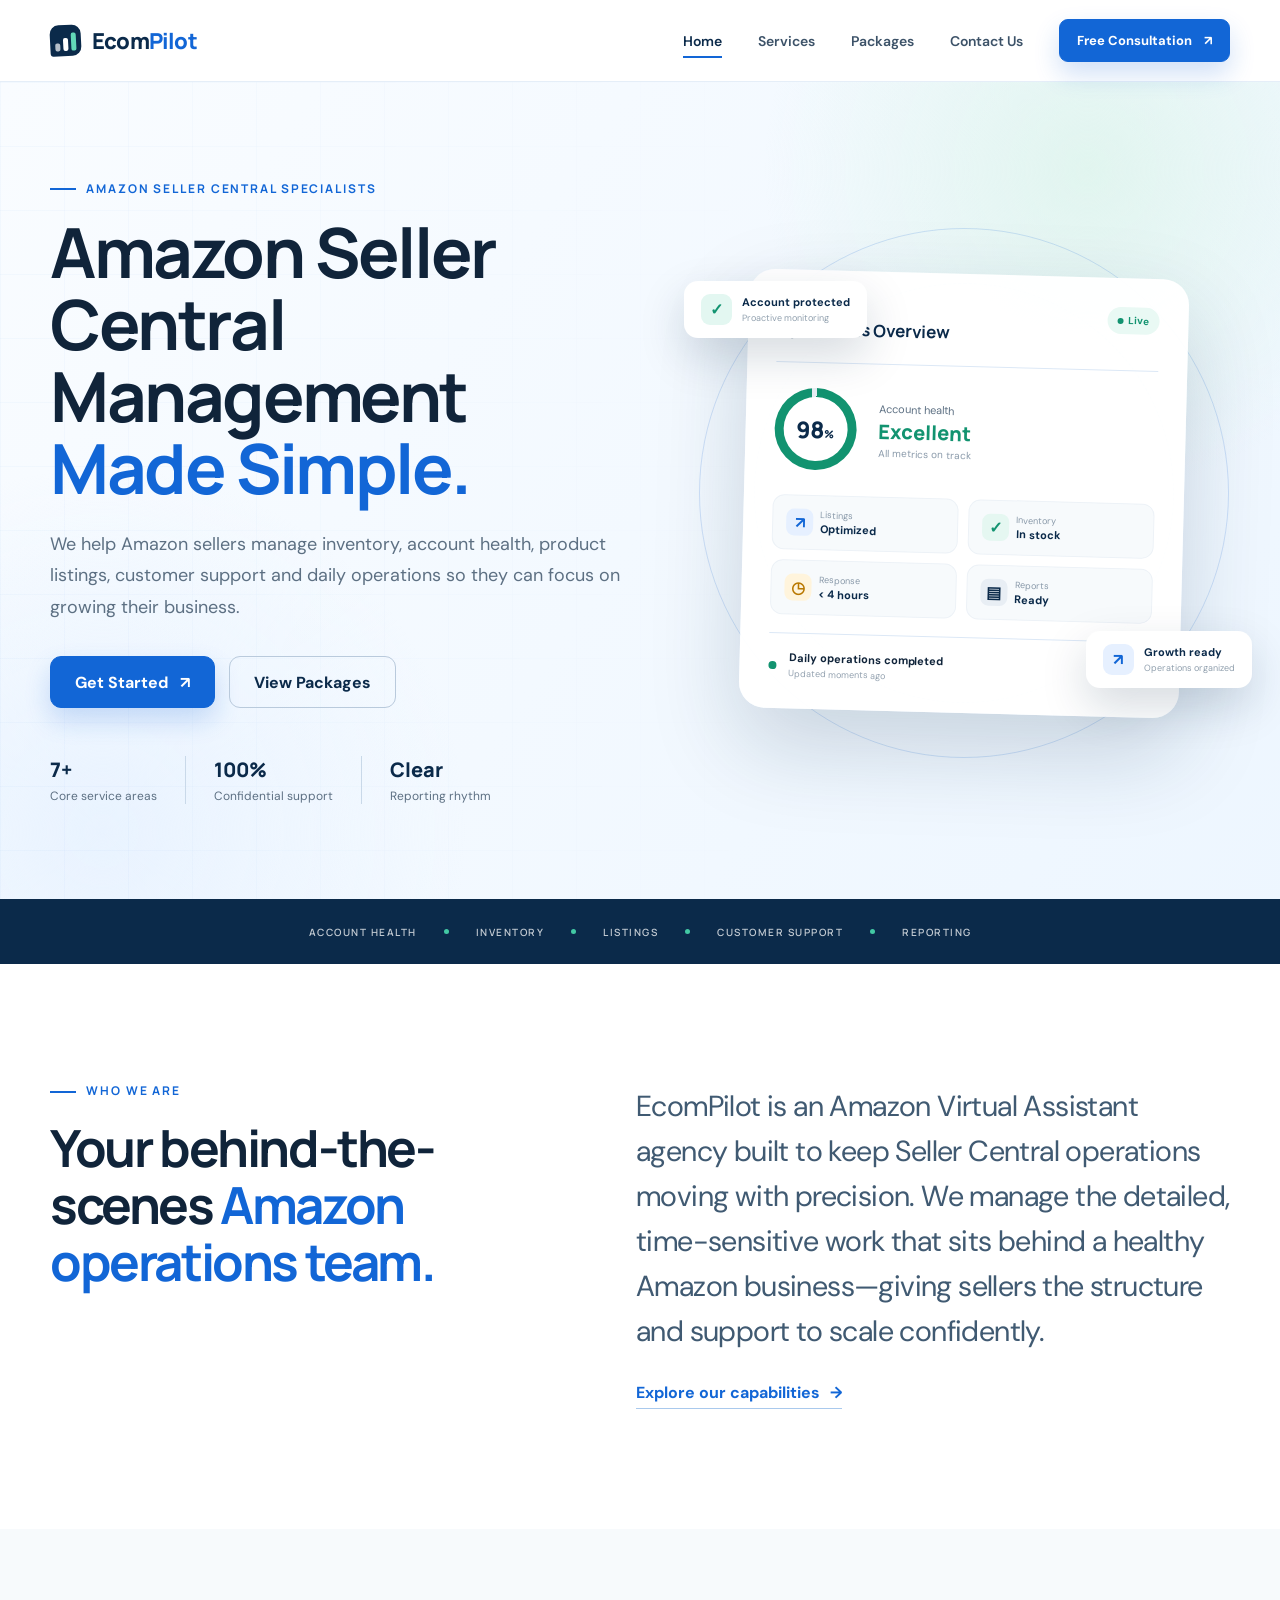
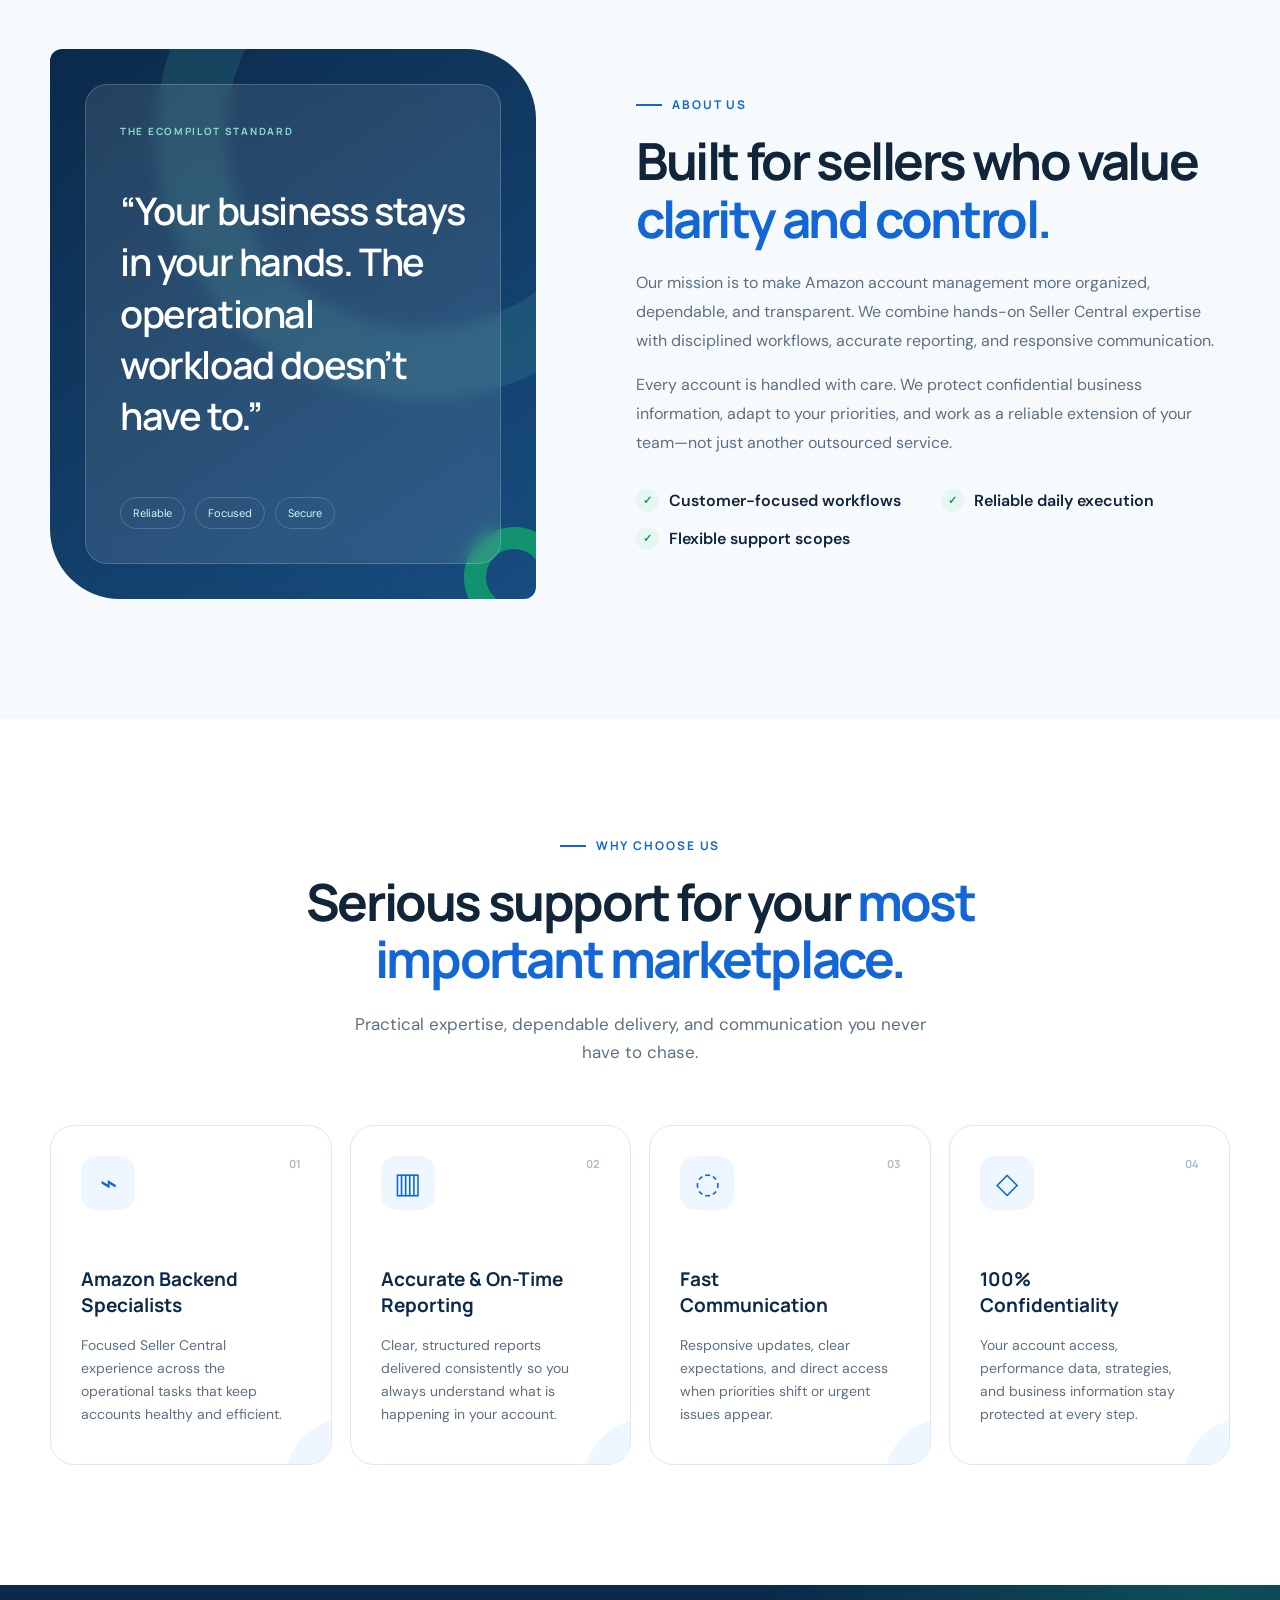
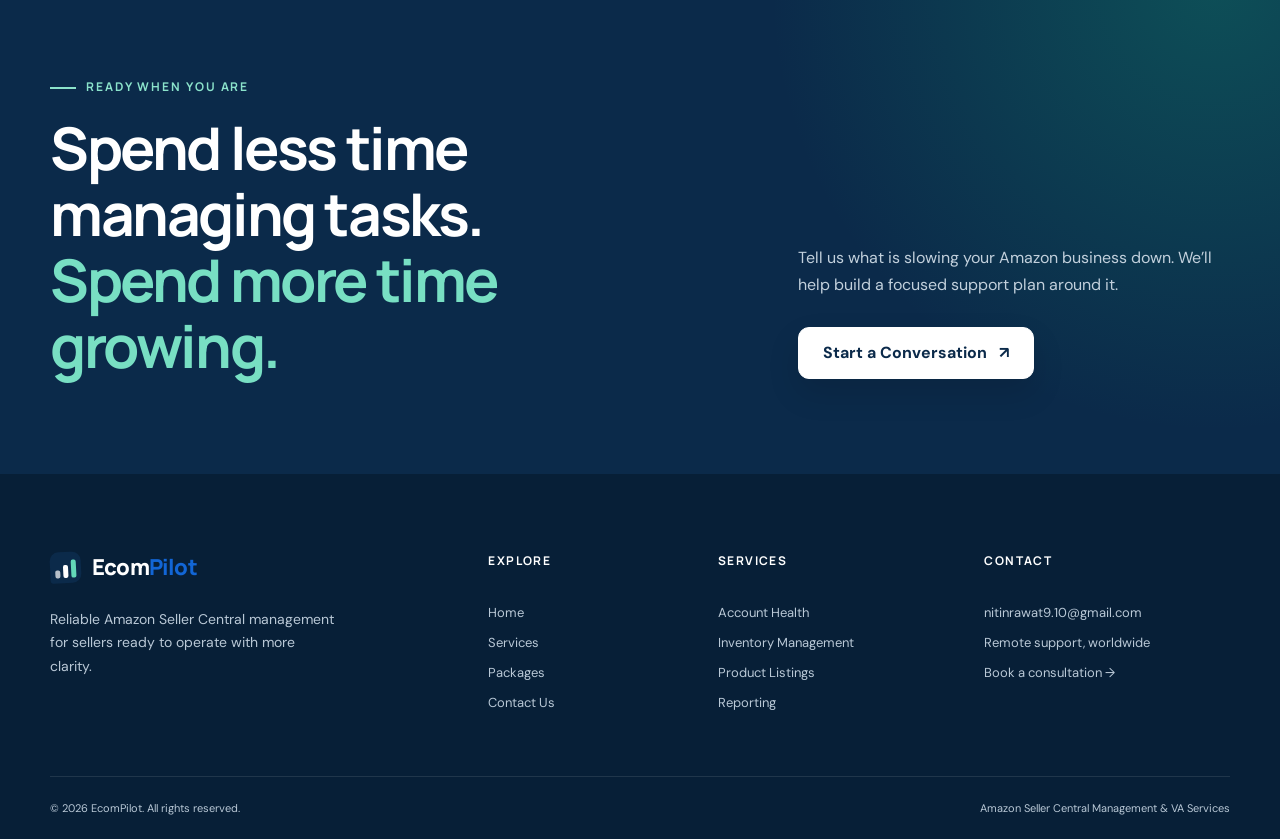
==== index.html @ c0cc160f "auto-commit for 0f51f6c9-e3ed-41e3-a0ec-5f4df17fcfc6" ====
<!doctype html>
<html lang="en">
<head>
  <meta charset="utf-8">
  <meta name="viewport" content="width=device-width, initial-scale=1">
  <meta name="description" content="EcomPilot makes Amazon Seller Central management simple with expert support for account health, inventory, listings, customers, and daily operations.">
  <meta name="theme-color" content="#0b2a4a">
  <title>EcomPilot | Amazon Seller Central Management Made Simple</title>
  <link rel="preconnect" href="https://fonts.googleapis.com">
  <link rel="preconnect" href="https://fonts.gstatic.com" crossorigin>
  <link href="https://fonts.googleapis.com/css2?family=DM+Sans:wght@400;500;600;700&family=Manrope:wght@500;600;700;800&display=swap" rel="stylesheet">
  <link rel="stylesheet" href="styles.css">
  <script src="script.js" defer></script>
</head>
<body>
  <a class="skip-link" href="#main">Skip to content</a>
  <header class="site-header" data-header>
    <div class="container nav-wrap">
      <a class="brand" href="index.html" aria-label="EcomPilot home">
        <span class="brand-mark" aria-hidden="true"><span></span><span></span><span></span></span>
        <span>Ecom<span>Pilot</span></span>
      </a>
      <button class="nav-toggle" type="button" aria-label="Open navigation" aria-expanded="false" data-nav-toggle>
        <span></span><span></span><span></span>
      </button>
      <nav class="site-nav" aria-label="Main navigation" data-nav>
        <a class="active" href="index.html">Home</a>
        <a href="services.html">Services</a>
        <a href="packages.html">Packages</a>
        <a href="contact.html">Contact Us</a>
        <a class="button button-small" href="contact.html">Free Consultation <span>↗</span></a>
      </nav>
    </div>
  </header>

  <main id="main">
    <section class="hero">
      <div class="hero-grid container">
        <div class="hero-copy reveal">
          <div class="eyebrow"><span></span> Amazon Seller Central Specialists</div>
          <h1>Amazon Seller Central Management <em>Made Simple.</em></h1>
          <p>We help Amazon sellers manage inventory, account health, product listings, customer support and daily operations so they can focus on growing their business.</p>
          <div class="button-row">
            <a class="button" href="contact.html">Get Started <span>↗</span></a>
            <a class="button button-ghost" href="packages.html">View Packages</a>
          </div>
          <div class="hero-proof" aria-label="Service benefits">
            <div><strong>7+</strong><span>Core service areas</span></div>
            <div><strong>100%</strong><span>Confidential support</span></div>
            <div><strong>Clear</strong><span>Reporting rhythm</span></div>
          </div>
        </div>

        <div class="hero-visual reveal delay-1" aria-label="Amazon operations overview illustration">
          <div class="orbit orbit-one"></div>
          <div class="orbit orbit-two"></div>
          <div class="dashboard-card">
            <div class="dash-head">
              <div><small>SELLER CENTRAL</small><strong>Operations Overview</strong></div>
              <span class="live-dot">Live</span>
            </div>
            <div class="health-score">
              <div class="score-ring"><span>98<small>%</small></span></div>
              <div><small>Account health</small><strong>Excellent</strong><span>All metrics on track</span></div>
            </div>
            <div class="metric-grid">
              <div><span class="metric-icon blue">↗</span><small>Listings</small><strong>Optimized</strong></div>
              <div><span class="metric-icon green">✓</span><small>Inventory</small><strong>In stock</strong></div>
              <div><span class="metric-icon gold">◷</span><small>Response</small><strong>&lt; 4 hours</strong></div>
              <div><span class="metric-icon navy">▤</span><small>Reports</small><strong>Ready</strong></div>
            </div>
            <div class="activity-line"><span></span><div><strong>Daily operations completed</strong><small>Updated moments ago</small></div><b>12/12</b></div>
          </div>
          <div class="float-card float-card-one"><span>✓</span><div><strong>Account protected</strong><small>Proactive monitoring</small></div></div>
          <div class="float-card float-card-two"><span>↗</span><div><strong>Growth ready</strong><small>Operations organized</small></div></div>
        </div>
      </div>
      <div class="hero-ribbon" aria-hidden="true"><span>ACCOUNT HEALTH</span><i></i><span>INVENTORY</span><i></i><span>LISTINGS</span><i></i><span>CUSTOMER SUPPORT</span><i></i><span>REPORTING</span></div>
    </section>

    <section class="section who-section">
      <div class="container split-grid">
        <div class="section-heading reveal">
          <div class="eyebrow"><span></span> Who We Are</div>
          <h2>Your behind-the-scenes <em>Amazon operations team.</em></h2>
        </div>
        <div class="large-copy reveal delay-1">
          <p>EcomPilot is an Amazon Virtual Assistant agency built to keep Seller Central operations moving with precision. We manage the detailed, time-sensitive work that sits behind a healthy Amazon business—giving sellers the structure and support to scale confidently.</p>
          <a class="text-link" href="services.html">Explore our capabilities <span>→</span></a>
        </div>
      </div>
    </section>

    <section class="section about-section">
      <div class="container about-grid">
        <div class="about-visual reveal">
          <div class="about-panel">
            <span class="panel-label">THE ECOMPILOT STANDARD</span>
            <blockquote>“Your business stays in your hands. The operational workload doesn’t have to.”</blockquote>
            <div class="panel-tags"><span>Reliable</span><span>Focused</span><span>Secure</span></div>
          </div>
          <div class="corner-shape"></div>
        </div>
        <div class="about-copy reveal delay-1">
          <div class="eyebrow"><span></span> About Us</div>
          <h2>Built for sellers who value <em>clarity and control.</em></h2>
          <p>Our mission is to make Amazon account management more organized, dependable, and transparent. We combine hands-on Seller Central expertise with disciplined workflows, accurate reporting, and responsive communication.</p>
          <p>Every account is handled with care. We protect confidential business information, adapt to your priorities, and work as a reliable extension of your team—not just another outsourced service.</p>
          <ul class="check-list">
            <li><span>✓</span> Customer-focused workflows</li>
            <li><span>✓</span> Reliable daily execution</li>
            <li><span>✓</span> Flexible support scopes</li>
          </ul>
        </div>
      </div>
    </section>

    <section class="section why-section">
      <div class="container">
        <div class="section-heading centered reveal">
          <div class="eyebrow"><span></span> Why Choose Us</div>
          <h2>Serious support for your <em>most important marketplace.</em></h2>
          <p>Practical expertise, dependable delivery, and communication you never have to chase.</p>
        </div>
        <div class="feature-grid">
          <article class="feature-card reveal">
            <span class="feature-number">01</span><div class="feature-icon">⌁</div>
            <h3>Amazon Backend Specialists</h3><p>Focused Seller Central experience across the operational tasks that keep accounts healthy and efficient.</p>
          </article>
          <article class="feature-card reveal delay-1">
            <span class="feature-number">02</span><div class="feature-icon">▥</div>
            <h3>Accurate &amp; On-Time Reporting</h3><p>Clear, structured reports delivered consistently so you always understand what is happening in your account.</p>
          </article>
          <article class="feature-card reveal delay-2">
            <span class="feature-number">03</span><div class="feature-icon">◌</div>
            <h3>Fast Communication</h3><p>Responsive updates, clear expectations, and direct access when priorities shift or urgent issues appear.</p>
          </article>
          <article class="feature-card reveal delay-3">
            <span class="feature-number">04</span><div class="feature-icon">◇</div>
            <h3>100% Confidentiality</h3><p>Your account access, performance data, strategies, and business information stay protected at every step.</p>
          </article>
        </div>
      </div>
    </section>

    <section class="cta-section">
      <div class="container cta-inner reveal">
        <div><div class="eyebrow light"><span></span> Ready When You Are</div><h2>Spend less time managing tasks.<br><em>Spend more time growing.</em></h2></div>
        <div><p>Tell us what is slowing your Amazon business down. We’ll help build a focused support plan around it.</p><a class="button button-light" href="contact.html">Start a Conversation <span>↗</span></a></div>
      </div>
    </section>
  </main>

  <footer class="site-footer">
    <div class="container footer-grid">
      <div class="footer-brand"><a class="brand brand-light" href="index.html"><span class="brand-mark" aria-hidden="true"><span></span><span></span><span></span></span><span>Ecom<span>Pilot</span></span></a><p>Reliable Amazon Seller Central management for sellers ready to operate with more clarity.</p></div>
      <div><h3>Explore</h3><a href="index.html">Home</a><a href="services.html">Services</a><a href="packages.html">Packages</a><a href="contact.html">Contact Us</a></div>
      <div><h3>Services</h3><a href="services.html">Account Health</a><a href="services.html">Inventory Management</a><a href="services.html">Product Listings</a><a href="services.html">Reporting</a></div>
      <div><h3>Contact</h3><a href="mailto:nitinrawat9.10@gmail.com">nitinrawat9.10@gmail.com</a><span>Remote support, worldwide</span><a href="contact.html">Book a consultation →</a></div>
    </div>
    <div class="container footer-bottom"><span>© <span data-year></span> EcomPilot. All rights reserved.</span><span>Amazon Seller Central Management &amp; VA Services</span></div>
  </footer>
</body>
</html>
---- styles.css ----
:root {
  --navy: #0b2a4a;
  --navy-2: #123c73;
  --blue: #1266d6;
  --green: #129370;
  --ink: #10243a;
  --muted: #5d7083;
  --line: #dce8f6;
  --sky: #eef6ff;
  --off-white: #f7fafc;
  --white: #fff;
  --gold: #e9a82f;
  --radius: 24px;
  --shadow: 0 24px 70px rgba(11, 42, 74, .12);
}

* { box-sizing: border-box; }
html { scroll-behavior: smooth; }
body { margin: 0; color: var(--ink); background: var(--white); font-family: "DM Sans", sans-serif; -webkit-font-smoothing: antialiased; }
body.nav-open { overflow: hidden; }
a { color: inherit; text-decoration: none; }
img, svg { display: block; max-width: 100%; }
button, input, select, textarea { font: inherit; }
button { cursor: pointer; }
.container { width: min(1180px, calc(100% - 48px)); margin-inline: auto; }
.skip-link { position: fixed; top: 10px; left: 10px; z-index: 1000; padding: 10px 14px; color: var(--white); background: var(--navy); border-radius: 8px; transform: translateY(-150%); }
.skip-link:focus { transform: translateY(0); }
.site-header { position: sticky; top: 0; z-index: 100; height: 82px; display: flex; align-items: center; background: rgba(255,255,255,.92); border-bottom: 1px solid rgba(220,232,246,.75); backdrop-filter: blur(18px); transition: box-shadow .3s ease, height .3s ease; }
.site-header.scrolled { height: 72px; box-shadow: 0 12px 40px rgba(11,42,74,.08); }
.nav-wrap { display: flex; align-items: center; justify-content: space-between; }
.brand { display: inline-flex; align-items: center; gap: 11px; font: 800 22px/1 "Manrope", sans-serif; letter-spacing: -.8px; color: var(--navy); }
.brand > span:last-child > span { color: var(--blue); }
.brand-mark { width: 31px; height: 31px; display: grid; grid-template-columns: repeat(3, 1fr); gap: 3px; align-items: end; padding: 5px; background: var(--navy); border-radius: 9px 9px 9px 3px; transform: rotate(-3deg); }
.brand-mark span { display: block; background: var(--white); border-radius: 2px; }
.brand-mark span:nth-child(1) { height: 8px; opacity: .7; }
.brand-mark span:nth-child(2) { height: 13px; }
.brand-mark span:nth-child(3) { height: 18px; background: #62d8b8; }
.site-nav { display: flex; align-items: center; gap: 36px; font-size: 14px; font-weight: 600; }
.site-nav > a:not(.button) { position: relative; padding: 28px 0; color: #3c5268; }
.site-nav > a:not(.button)::after { content: ""; position: absolute; left: 0; right: 0; bottom: 20px; height: 2px; background: var(--blue); transform: scaleX(0); transition: transform .25s ease; transform-origin: right; }
.site-nav > a:hover::after, .site-nav > a.active::after { transform: scaleX(1); transform-origin: left; }
.site-nav > a.active { color: var(--navy); }
.nav-toggle { display: none; border: 0; background: transparent; padding: 7px; }
.nav-toggle span { display: block; width: 25px; height: 2px; margin: 5px; background: var(--navy); transition: .25s ease; }
.button { min-height: 52px; display: inline-flex; align-items: center; justify-content: center; gap: 12px; padding: 0 24px; color: var(--white); background: var(--blue); border: 1px solid var(--blue); border-radius: 11px; font-weight: 700; box-shadow: 0 12px 26px rgba(18,102,214,.2); transition: transform .25s ease, box-shadow .25s ease, background .25s ease; }
.button:hover { transform: translateY(-3px); box-shadow: 0 16px 32px rgba(18,102,214,.28); background: #075abb; }
.button-small { min-height: 43px; padding: 0 17px; border-radius: 9px; font-size: 13px; }
.button-ghost { color: var(--navy); background: transparent; border-color: #b9cadc; box-shadow: none; }
.button-ghost:hover { background: var(--navy); color: var(--white); border-color: var(--navy); box-shadow: 0 14px 30px rgba(11,42,74,.17); }
.button-light { color: var(--navy); background: var(--white); border-color: var(--white); box-shadow: 0 14px 32px rgba(0,0,0,.12); }
.button-light:hover { color: var(--white); background: var(--green); border-color: var(--green); }
.button-row { display: flex; gap: 14px; flex-wrap: wrap; }
.full-button { width: 100%; }
.eyebrow { display: flex; align-items: center; gap: 10px; margin-bottom: 20px; color: var(--blue); font: 700 12px/1.2 "Manrope", sans-serif; letter-spacing: 1.9px; text-transform: uppercase; }
.eyebrow > span { width: 26px; height: 2px; background: currentColor; }
.eyebrow.light { color: #8be3cb; }
h1, h2, h3 { margin-top: 0; font-family: "Manrope", sans-serif; }
h1, h2 { letter-spacing: -2.4px; }
h1 em, h2 em { color: var(--blue); font-style: normal; }
.hero { position: relative; overflow: hidden; padding: 100px 0 0; background: radial-gradient(circle at 85% 10%, #e1f5ef 0, transparent 24%), radial-gradient(circle at 8% 85%, #e9f3ff 0, transparent 26%), linear-gradient(125deg, #f9fcff 0%, #edf6ff 100%); }
.hero::before { content: ""; position: absolute; inset: 0; opacity: .38; background-image: linear-gradient(rgba(18,102,214,.08) 1px, transparent 1px), linear-gradient(90deg, rgba(18,102,214,.08) 1px, transparent 1px); background-size: 64px 64px; mask-image: linear-gradient(to right, black, transparent 65%); }
.hero-grid { position: relative; z-index: 1; display: grid; grid-template-columns: 1.05fr .95fr; gap: 62px; align-items: center; min-height: 570px; padding-bottom: 95px; }
.hero-copy h1 { max-width: 680px; margin-bottom: 25px; font-size: clamp(48px, 5.4vw, 75px); line-height: 1.04; }
.hero-copy > p { max-width: 650px; margin: 0 0 33px; color: var(--muted); font-size: 18px; line-height: 1.75; }
.hero-proof { display: flex; gap: 0; margin-top: 48px; }
.hero-proof div { min-width: 125px; padding-right: 28px; margin-right: 28px; border-right: 1px solid #c9d9e9; }
.hero-proof div:last-child { border: 0; }
.hero-proof strong, .hero-proof span { display: block; }
.hero-proof strong { margin-bottom: 5px; color: var(--navy); font: 800 20px "Manrope"; }
.hero-proof span { color: var(--muted); font-size: 12px; }
.hero-visual { position: relative; min-height: 500px; display: grid; place-items: center; }
.orbit { position: absolute; border: 1px solid rgba(18,102,214,.17); border-radius: 50%; }
.orbit-one { width: 530px; height: 530px; }
.orbit-two { width: 420px; height: 420px; border-style: dashed; animation: spin 35s linear infinite; }
@keyframes spin { to { transform: rotate(360deg); } }
.dashboard-card { position: relative; z-index: 2; width: 440px; padding: 28px; background: rgba(255,255,255,.96); border: 1px solid rgba(255,255,255,.9); border-radius: 26px; box-shadow: 0 36px 90px rgba(11,42,74,.18); transform: rotate(1.5deg); }
.dash-head { display: flex; justify-content: space-between; align-items: flex-start; padding-bottom: 22px; border-bottom: 1px solid var(--line); }
.dash-head small, .dash-head strong { display: block; }
.dash-head small { margin-bottom: 6px; color: #8a9aaa; font-size: 9px; letter-spacing: 1.5px; }
.dash-head strong { color: var(--navy); font: 700 17px "Manrope"; }
.live-dot { padding: 7px 10px; color: var(--green); background: #e9f9f4; border-radius: 20px; font-size: 10px; font-weight: 700; }
.live-dot::before { content: ""; display: inline-block; width: 6px; height: 6px; margin-right: 5px; background: var(--green); border-radius: 50%; animation: pulse 1.7s infinite; }
@keyframes pulse { 50% { box-shadow: 0 0 0 5px rgba(18,147,112,.15); } }
.health-score { display: flex; align-items: center; gap: 22px; padding: 25px 0; }
.score-ring { width: 82px; height: 82px; display: grid; place-items: center; border-radius: 50%; background: conic-gradient(var(--green) 98%, #e6edf3 0); }
.score-ring::before { content: ""; position: absolute; width: 64px; height: 64px; background: var(--white); border-radius: 50%; }
.score-ring span { position: relative; color: var(--navy); font: 800 23px "Manrope"; }
.score-ring small { font-size: 11px; }
.health-score > div:last-child small, .health-score > div:last-child strong, .health-score > div:last-child span { display: block; }
.health-score > div:last-child small { color: var(--muted); font-size: 11px; }
.health-score > div:last-child strong { margin: 2px 0; color: var(--green); font: 800 20px "Manrope"; }
.health-score > div:last-child span { color: #8a9aaa; font-size: 10px; }
.metric-grid { display: grid; grid-template-columns: 1fr 1fr; gap: 10px; }
.metric-grid > div { display: grid; grid-template-columns: 34px 1fr; padding: 13px; background: var(--off-white); border: 1px solid #edf2f7; border-radius: 12px; }
.metric-icon { grid-row: span 2; width: 27px; height: 27px; display: grid; place-items: center; color: var(--blue); background: #e6f0ff; border-radius: 8px; font-weight: 700; }
.metric-icon.green { color: var(--green); background: #e5f7f1; }.metric-icon.gold { color: #b97800; background: #fff4dc; }.metric-icon.navy { color: var(--navy); background: #e8eef4; }
.metric-grid small { color: #8999a9; font-size: 9px; }.metric-grid strong { color: var(--navy); font-size: 11px; }
.activity-line { display: flex; align-items: center; gap: 12px; margin-top: 18px; padding-top: 17px; border-top: 1px solid var(--line); }
.activity-line > span { width: 8px; height: 8px; background: var(--green); border-radius: 50%; }.activity-line div { flex: 1; }.activity-line strong, .activity-line small { display: block; }.activity-line strong { font-size: 11px; }.activity-line small { margin-top: 3px; color: #94a2b0; font-size: 9px; }.activity-line b { color: var(--green); font-size: 11px; }
.float-card { position: absolute; z-index: 3; display: flex; align-items: center; gap: 10px; padding: 13px 17px; background: var(--white); border-radius: 14px; box-shadow: 0 18px 45px rgba(11,42,74,.17); animation: float 4.5s ease-in-out infinite; }
.float-card > span { width: 31px; height: 31px; display: grid; place-items: center; border-radius: 9px; color: var(--green); background: #e3f7f1; font-weight: 800; }.float-card strong, .float-card small { display: block; }.float-card strong { color: var(--navy); font-size: 11px; }.float-card small { margin-top: 3px; color: #91a0ae; font-size: 9px; }
.float-card-one { top: 38px; left: -15px; }.float-card-two { right: -22px; bottom: 55px; animation-delay: -2s; }.float-card-two > span { color: var(--blue); background: #e6f0ff; }
@keyframes float { 50% { transform: translateY(-9px); } }
.hero-ribbon { position: relative; z-index: 2; min-height: 65px; display: flex; align-items: center; justify-content: center; gap: 27px; padding: 16px 35px; color: rgba(255,255,255,.75); background: var(--navy); font: 600 10px "Manrope"; letter-spacing: 1.5px; }
.hero-ribbon i { width: 5px; height: 5px; background: #43c9a4; border-radius: 50%; }
.section { padding: 120px 0; }
.section-heading h2, .about-copy h2 { max-width: 700px; margin-bottom: 22px; font-size: clamp(38px, 4vw, 56px); line-height: 1.12; }
.section-heading > p { max-width: 610px; margin: 0; color: var(--muted); font-size: 17px; line-height: 1.7; }
.section-heading.centered { display: flex; flex-direction: column; align-items: center; text-align: center; margin-bottom: 58px; }
.split-grid { display: grid; grid-template-columns: .9fr 1.1fr; gap: 100px; align-items: start; }
.large-copy p { margin: 0 0 28px; color: #405a72; font-size: clamp(20px, 2.3vw, 29px); line-height: 1.55; letter-spacing: -.6px; }
.text-link { display: inline-flex; gap: 10px; align-items: center; padding-bottom: 5px; color: var(--blue); border-bottom: 1px solid #a9c9ed; font-weight: 700; }.text-link span { transition: transform .2s ease; }.text-link:hover span { transform: translateX(4px); }
.about-section { background: var(--off-white); }
.about-grid { display: grid; grid-template-columns: .9fr 1.1fr; gap: 100px; align-items: center; }
.about-visual { position: relative; min-height: 530px; display: grid; place-items: center; padding: 35px; background: linear-gradient(145deg, var(--navy), #174d80); border-radius: 12px 70px 12px 70px; overflow: hidden; }
.about-visual::before { content: ""; position: absolute; width: 390px; height: 390px; top: -180px; right: -150px; border: 70px solid rgba(98,216,184,.12); border-radius: 50%; }
.about-panel { position: relative; z-index: 1; padding: 34px; background: rgba(255,255,255,.1); border: 1px solid rgba(255,255,255,.18); border-radius: 22px; backdrop-filter: blur(8px); }
.panel-label { color: #83e0c7; font: 700 10px "Manrope"; letter-spacing: 1.7px; }
.about-panel blockquote { margin: 45px 0 55px; color: var(--white); font: 600 clamp(25px,3vw,38px)/1.35 "Manrope"; letter-spacing: -1.4px; }
.panel-tags { display: flex; gap: 10px; flex-wrap: wrap; }.panel-tags span { padding: 8px 12px; color: #d5f7ee; border: 1px solid rgba(255,255,255,.18); border-radius: 30px; font-size: 11px; }
.corner-shape { position: absolute; width: 100px; height: 100px; right: -28px; bottom: -28px; border: 22px solid var(--green); border-radius: 50%; }
.about-copy > p { color: var(--muted); font-size: 16px; line-height: 1.8; }
.check-list { display: grid; grid-template-columns: 1fr 1fr; gap: 15px; margin: 31px 0 0; padding: 0; list-style: none; }.check-list li { display: flex; align-items: center; gap: 10px; font-weight: 600; }.check-list li span { width: 23px; height: 23px; display: grid; place-items: center; color: var(--green); background: #e4f7f1; border-radius: 50%; font-size: 11px; }
.feature-grid { display: grid; grid-template-columns: repeat(4, 1fr); gap: 18px; }
.feature-card { position: relative; min-height: 340px; padding: 30px; background: var(--white); border: 1px solid var(--line); border-radius: var(--radius); overflow: hidden; transition: transform .3s ease, box-shadow .3s ease, border-color .3s ease; }
.feature-card::after { content: ""; position: absolute; width: 120px; height: 120px; right: -75px; bottom: -75px; background: var(--sky); border-radius: 50%; transition: transform .4s ease; }.feature-card:hover { transform: translateY(-8px); border-color: #b8d0e9; box-shadow: var(--shadow); }.feature-card:hover::after { transform: scale(1.7); }
.feature-number { float: right; color: #aebdcb; font: 700 11px "Manrope"; }.feature-icon { width: 54px; height: 54px; display: grid; place-items: center; margin-bottom: 57px; color: var(--blue); background: var(--sky); border-radius: 15px; font-size: 29px; }.feature-card h3 { max-width: 190px; margin-bottom: 15px; color: var(--navy); font-size: 19px; line-height: 1.35; }.feature-card p { margin: 0; color: var(--muted); font-size: 14px; line-height: 1.65; }
.cta-section { padding: 95px 0; color: var(--white); background: radial-gradient(circle at 95% 0, rgba(18,147,112,.35), transparent 34%), var(--navy); }
.cta-inner { display: grid; grid-template-columns: 1.2fr .8fr; gap: 100px; align-items: end; }.cta-inner h2 { margin-bottom: 0; font-size: clamp(40px,4.6vw,62px); line-height: 1.12; }.cta-inner h2 em { color: #78dfc3; }.cta-inner > div:last-child p { margin: 0 0 28px; color: #c2d0dc; font-size: 16px; line-height: 1.7; }
.site-footer { padding: 78px 0 24px; color: #b9c8d6; background: #071f37; }
.footer-grid { display: grid; grid-template-columns: 1.5fr .65fr .8fr 1fr; gap: 70px; padding-bottom: 65px; }.brand-light { color: var(--white); }.footer-brand p { max-width: 290px; margin: 25px 0 0; font-size: 14px; line-height: 1.7; }.footer-grid h3 { margin-bottom: 22px; color: var(--white); font-size: 12px; letter-spacing: 1.4px; text-transform: uppercase; }.footer-grid > div:not(.footer-brand) { display: flex; flex-direction: column; align-items: flex-start; gap: 13px; font-size: 13px; }.footer-grid a:hover { color: var(--white); }.footer-bottom { display: flex; justify-content: space-between; gap: 20px; padding-top: 24px; border-top: 1px solid rgba(255,255,255,.1); font-size: 11px; }
.page-hero { position: relative; overflow: hidden; padding: 105px 0 110px; color: var(--white); background: linear-gradient(120deg, #0a2847 0%, #123f6e 100%); }
.page-hero-grid { position: relative; z-index: 2; display: grid; grid-template-columns: 1.15fr .75fr; gap: 120px; align-items: end; }.page-hero h1 { max-width: 720px; margin: 0; font-size: clamp(49px,5.7vw,75px); line-height: 1.08; }.page-hero h1 em { color: #75ddc1; }.page-hero-grid > div:last-child p { margin: 0 0 28px; color: #c4d3e0; font-size: 17px; line-height: 1.72; }
.page-hero-pattern { position: absolute; width: 600px; height: 600px; right: -170px; top: -260px; border: 1px solid rgba(255,255,255,.1); border-radius: 50%; box-shadow: 0 0 0 65px rgba(255,255,255,.025), 0 0 0 130px rgba(255,255,255,.02); }
.services-section { background: var(--off-white); }.services-intro { display: flex; align-items: center; justify-content: space-between; gap: 40px; margin-bottom: 45px; }.services-intro span { color: var(--blue); font: 700 11px "Manrope"; letter-spacing: 1.7px; }.services-intro p { max-width: 680px; margin: 0; color: var(--muted); font-size: 18px; line-height: 1.65; }
.services-grid { display: grid; grid-template-columns: repeat(3,1fr); gap: 20px; }.service-card { min-height: 480px; padding: 30px; background: var(--white); border: 1px solid #e4edf5; border-radius: 22px; transition: transform .3s ease, box-shadow .3s ease; }.service-card:hover { transform: translateY(-6px); box-shadow: var(--shadow); }.service-top { display: flex; justify-content: space-between; align-items: flex-start; }.service-top > span { color: #b2c0cc; font: 700 11px "Manrope"; }.service-icon { width: 56px; height: 56px; display: grid; place-items: center; color: var(--blue); background: var(--sky); border-radius: 16px; }.service-icon svg { width: 28px; fill: none; stroke: currentColor; stroke-width: 1.7; stroke-linecap: round; stroke-linejoin: round; }.service-card h2 { margin: 48px 0 12px; color: var(--navy); font-size: 22px; letter-spacing: -.6px; }.service-card > p, .service-card > div > p { color: var(--muted); line-height: 1.6; }.service-card ul, .price-card ul { margin: 25px 0 0; padding: 22px 0 0; border-top: 1px solid var(--line); list-style: none; }.service-card li, .price-card li { position: relative; margin: 11px 0; padding-left: 21px; color: #40576c; font-size: 13px; line-height: 1.45; }.service-card li::before, .price-card li::before { content: "✓"; position: absolute; left: 0; color: var(--green); font-weight: 700; }.service-card-wide { min-height: auto; grid-column: span 3; display: grid; grid-template-columns: 80px 1fr 1.2fr; gap: 25px; align-items: start; }.service-card-wide h2 { margin: 5px 0 10px; }.service-card-wide ul { display: grid; grid-template-columns: 1fr 1fr; gap: 0 20px; margin: 0; padding: 0 0 0 30px; border: 0; border-left: 1px solid var(--line); }
.process-strip, .comparison-section { padding: 110px 0; }.process-strip .section-heading { margin-bottom: 55px; }.process-grid { display: grid; grid-template-columns: repeat(4,1fr); border-top: 1px solid var(--line); }.process-grid > div { position: relative; padding: 35px 35px 0 0; }.process-grid > div::before { content: ""; position: absolute; width: 9px; height: 9px; top: -5px; left: 0; background: var(--blue); border-radius: 50%; box-shadow: 0 0 0 7px var(--sky); }.process-grid b { color: #a4b4c3; font-size: 11px; }.process-grid h3 { margin: 25px 0 10px; color: var(--navy); font-size: 19px; }.process-grid p { margin: 0; color: var(--muted); font-size: 14px; line-height: 1.6; }
.packages-hero { background: radial-gradient(circle at 72% 20%, rgba(18,147,112,.24), transparent 25%), linear-gradient(120deg,#081f37,#123f6e); }.pricing-section { background: var(--off-white); }.pricing-note { display: flex; justify-content: center; gap: 48px; margin: -5px 0 50px; color: var(--muted); font-size: 13px; }.pricing-note span::before { content: "✓"; display: inline-grid; place-items: center; width: 20px; height: 20px; margin-right: 8px; color: var(--green); background: #e3f6f0; border-radius: 50%; font-size: 10px; }
.pricing-grid { display: grid; grid-template-columns: repeat(4,1fr); gap: 14px; align-items: stretch; }.price-card { position: relative; display: flex; flex-direction: column; padding: 31px 27px; background: var(--white); border: 1px solid var(--line); border-radius: 22px; }.price-card.featured { z-index: 2; border: 2px solid var(--blue); box-shadow: 0 25px 65px rgba(18,102,214,.15); transform: translateY(-12px); }.popular-label { position: absolute; top: -14px; left: 50%; padding: 7px 13px; color: var(--white); background: var(--blue); border-radius: 20px; font: 700 9px "Manrope"; letter-spacing: 1px; transform: translateX(-50%); white-space: nowrap; }.plan-label { color: var(--blue); font: 700 10px "Manrope"; letter-spacing: 1.5px; }.price-card h2 { margin: 14px 0 9px; color: var(--navy); font-size: 28px; letter-spacing: -1px; }.price-head p { min-height: 63px; margin: 0; color: var(--muted); font-size: 13px; line-height: 1.6; }.price { margin: 28px 0 23px; }.price > * { display: block; }.price small { color: var(--muted); font-size: 10px; }.price strong { margin: 4px 0; color: var(--navy); font: 800 44px "Manrope"; letter-spacing: -2px; }.price sup { font-size: 20px; }.price span { color: #8797a6; font-size: 10px; }.price-card ul { flex: 1; }.custom-card { color: var(--white); background: var(--navy); border-color: var(--navy); }.custom-card .plan-label { color: #76ddc1; }.custom-card h2 { color: var(--white); }.custom-card .price-head p, .custom-card li { color: #b9c9d8; }.custom-card ul { border-color: rgba(255,255,255,.12); }.custom-symbol { flex: 1; display: grid; place-items: center; min-height: 108px; }.custom-symbol span { width: 72px; height: 72px; display: grid; place-items: center; color: #7de1c5; border: 1px solid rgba(125,225,197,.4); border-radius: 50%; font-size: 30px; }.pricing-disclaimer { max-width: 720px; margin: 35px auto 0; color: #8191a0; font-size: 11px; line-height: 1.6; text-align: center; }
.comparison-grid { display: grid; grid-template-columns: .8fr 1.2fr; gap: 110px; align-items: center; }.comparison-points > div { display: grid; grid-template-columns: 45px 1fr; gap: 15px; padding: 22px 0; border-bottom: 1px solid var(--line); }.comparison-points span { color: var(--blue); font: 700 11px "Manrope"; }.comparison-points p { margin: 0; color: var(--muted); line-height: 1.65; }.comparison-points strong { color: var(--navy); }
.contact-hero { padding: 95px 0 175px; color: var(--white); background: radial-gradient(circle at 80% 0, rgba(18,147,112,.3), transparent 30%), var(--navy); }.contact-title { max-width: 820px; }.contact-title h1 { margin-bottom: 24px; font-size: clamp(50px,6.3vw,80px); line-height: 1.05; }.contact-title h1 em { color: #76dfc2; }.contact-title > p { max-width: 620px; margin: 0; color: #c4d2df; font-size: 18px; line-height: 1.7; }
.contact-main { padding-bottom: 120px; background: var(--off-white); }.contact-grid { display: grid; grid-template-columns: 1.35fr .65fr; gap: 25px; align-items: start; transform: translateY(-90px); margin-bottom: -90px; }.contact-form-card, .contact-info-card { background: var(--white); border: 1px solid #e2ebf3; border-radius: 24px; box-shadow: 0 25px 65px rgba(11,42,74,.1); }.contact-form-card { padding: 48px; }.form-heading > span, .info-label { color: var(--blue); font: 700 10px "Manrope"; letter-spacing: 1.6px; }.form-heading h2, .contact-info-card h2 { margin: 13px 0 8px; color: var(--navy); font-size: 31px; letter-spacing: -1px; }.form-heading p { margin: 0 0 34px; color: var(--muted); }.field-row { display: grid; grid-template-columns: 1fr 1fr; gap: 18px; }.contact-form-card label { display: block; margin-bottom: 19px; color: #304b64; font-size: 12px; font-weight: 700; }.contact-form-card input, .contact-form-card select, .contact-form-card textarea { width: 100%; margin-top: 8px; color: var(--ink); background: #f9fbfd; border: 1px solid #dce6ef; border-radius: 10px; outline: none; transition: border-color .2s, box-shadow .2s; }.contact-form-card input, .contact-form-card select { height: 50px; padding: 0 15px; }.contact-form-card textarea { padding: 15px; resize: vertical; }.contact-form-card input:focus, .contact-form-card select:focus, .contact-form-card textarea:focus { border-color: var(--blue); box-shadow: 0 0 0 3px rgba(18,102,214,.1); }.contact-form-card input::placeholder, .contact-form-card textarea::placeholder { color: #9cabb8; font-weight: 400; }.hidden-field { display: none; }.form-submit { border: 0; }.form-note { display: inline-block; max-width: 380px; margin: 0 0 0 17px; vertical-align: middle; color: #8b9aa8; font-size: 10px; line-height: 1.5; }
.contact-aside { display: grid; gap: 20px; }.contact-info-card { padding: 36px; box-shadow: none; }.contact-method { position: relative; isolation: isolate; display: flex; align-items: center; gap: 14px; margin-inline: -10px; padding: 18px 10px; border-bottom: 1px solid var(--line); border-radius: 12px; overflow: hidden; transition: transform .3s cubic-bezier(.2,.8,.2,1), box-shadow .3s ease, border-color .3s ease; }.contact-method::before { content: ""; position: absolute; z-index: -1; inset: 0; background: linear-gradient(110deg, rgba(238,246,255,.25), rgba(221,245,239,.9), rgba(238,246,255,.25)); transform: translateX(-105%); transition: transform .55s cubic-bezier(.2,.8,.2,1); }.contact-method > span { flex: 0 0 auto; width: 38px; height: 38px; display: grid; place-items: center; color: var(--blue); background: var(--sky); border-radius: 10px; font-weight: 700; transition: color .3s ease, background .3s ease, transform .45s cubic-bezier(.2,.8,.2,1), box-shadow .3s ease; }.contact-method > div { min-width: 0; flex: 1; }.contact-method small, .contact-method strong { display: block; }.contact-method small { margin-bottom: 4px; color: #8a99a7; font-size: 9px; text-transform: uppercase; letter-spacing: 1px; }.contact-method strong { color: var(--navy); font-size: 13px; overflow-wrap: anywhere; }.contact-method > b { color: var(--blue); font-size: 14px; opacity: 0; transform: translate(-8px, 8px); transition: opacity .3s ease, transform .3s ease; }.contact-method:hover, .contact-method:focus-visible { z-index: 1; border-color: transparent; outline: none; box-shadow: 0 12px 28px rgba(11,42,74,.1); transform: translateX(6px) translateY(-2px); }.contact-method:hover::before, .contact-method:focus-visible::before { transform: translateX(0); }.contact-method:hover > span, .contact-method:focus-visible > span { color: var(--white); background: var(--blue); box-shadow: 0 8px 18px rgba(18,102,214,.24); transform: rotate(-8deg) scale(1.08); }.contact-method:hover > b, .contact-method:focus-visible > b { opacity: 1; transform: translate(0); }.response-note { display: flex; gap: 13px; margin-top: 25px; padding: 16px; background: #ebf8f4; border-radius: 11px; }.response-note > span { flex: 0 0 auto; width: 9px; height: 9px; margin-top: 5px; background: var(--green); border-radius: 50%; animation: contact-pulse 2s ease-out infinite; }.response-note p { margin: 0; color: #527067; font-size: 11px; line-height: 1.5; }.response-note strong { display: block; color: #175c49; }
@keyframes contact-pulse { 50% { box-shadow: 0 0 0 7px rgba(18,147,112,.12); } }
.map-card { position: relative; height: 285px; overflow: hidden; background: #dceaf2; border-radius: 22px; }.map-grid-lines { position: absolute; inset: 0; opacity: .65; background-image: linear-gradient(35deg, transparent 47%, rgba(255,255,255,.8) 48%, rgba(255,255,255,.8) 50%, transparent 51%), linear-gradient(145deg, transparent 47%, rgba(255,255,255,.75) 48%, rgba(255,255,255,.75) 50%, transparent 51%); background-size: 90px 70px; }.map-grid-lines::after { content: ""; position: absolute; width: 340px; height: 70px; top: 90px; left: -35px; border: 8px solid rgba(18,102,214,.17); border-radius: 50%; transform: rotate(-18deg); }.map-pin { position: absolute; top: 80px; left: 50%; width: 45px; height: 45px; display: grid; place-items: center; background: var(--navy); border-radius: 50% 50% 50% 4px; box-shadow: 0 10px 25px rgba(11,42,74,.25); transform: translateX(-50%) rotate(-45deg); }.map-pin span { width: 12px; height: 12px; background: #75dfc1; border-radius: 50%; }.map-caption { position: absolute; left: 15px; right: 15px; bottom: 15px; display: flex; align-items: center; justify-content: space-between; padding: 15px 18px; background: rgba(255,255,255,.92); border-radius: 12px; backdrop-filter: blur(8px); }.map-caption small, .map-caption strong { display: block; }.map-caption small { margin-bottom: 4px; color: var(--blue); font-size: 8px; letter-spacing: 1.3px; }.map-caption strong { color: var(--navy); font-size: 12px; }.map-caption a { width: 34px; height: 34px; display: grid; place-items: center; color: var(--white); background: var(--blue); border-radius: 9px; }
.contact-bottom { padding: 115px 0; }.next-grid { display: grid; grid-template-columns: repeat(3,1fr); gap: 20px; }.next-grid > div { padding: 28px; border-left: 2px solid var(--line); }.next-grid span { color: var(--blue); font: 700 11px "Manrope"; }.next-grid h3 { margin: 25px 0 10px; color: var(--navy); font-size: 19px; }.next-grid p { margin: 0; color: var(--muted); font-size: 14px; line-height: 1.6; }
.thank-you-page { min-height: 100vh; display: grid; place-items: center; padding: 25px; background: radial-gradient(circle at 50% 10%, #e2f7f1, transparent 28%), var(--off-white); }.thank-you-card { max-width: 610px; padding: 55px; text-align: center; background: var(--white); border: 1px solid var(--line); border-radius: 28px; box-shadow: var(--shadow); }.thank-you-card .brand { margin-bottom: 45px; }.success-icon { width: 70px; height: 70px; display: grid; place-items: center; margin: 0 auto 28px; color: var(--white); background: var(--green); border-radius: 50%; font-size: 27px; }.thank-you-card .eyebrow { justify-content: center; }.thank-you-card h1 { margin-bottom: 15px; color: var(--navy); font-size: 46px; }.thank-you-card p { margin: 0 0 30px; color: var(--muted); line-height: 1.7; }
.reveal { opacity: 0; transform: translateY(24px); transition: opacity .7s ease, transform .7s ease; }.reveal.visible { opacity: 1; transform: translateY(0); }.delay-1 { transition-delay: .1s; }.delay-2 { transition-delay: .2s; }.delay-3 { transition-delay: .3s; }
@media (prefers-reduced-motion: reduce) { html { scroll-behavior: auto; } *, *::before, *::after { animation-duration: .01ms !important; animation-iteration-count: 1 !important; transition-duration: .01ms !important; } .reveal { opacity: 1; transform: none; } }

@media (max-width: 1020px) {
  .container { width: min(100% - 40px, 900px); }.site-nav { gap: 22px; }.hero-grid { grid-template-columns: 1fr; text-align: center; }.hero-copy { display: flex; flex-direction: column; align-items: center; }.hero-copy .eyebrow { justify-content: center; }.hero-visual { width: min(600px,100%); margin: 0 auto; }.feature-grid, .pricing-grid { grid-template-columns: 1fr 1fr; }.about-grid { gap: 55px; }.services-grid { grid-template-columns: 1fr 1fr; }.service-card-wide { grid-column: span 2; }.page-hero-grid, .cta-inner { gap: 60px; }.pricing-grid { gap: 20px; }.price-card.featured { transform: translateY(0); }.contact-grid { grid-template-columns: 1fr 330px; }.form-note { display: block; margin: 12px 0 0; }
}
@media (max-width: 760px) {
  .container { width: min(100% - 32px, 620px); }.site-header, .site-header.scrolled { height: 70px; }.nav-toggle { position: relative; z-index: 102; display: block; }.nav-toggle.active span:nth-child(1) { transform: translateY(7px) rotate(45deg); }.nav-toggle.active span:nth-child(2) { opacity: 0; }.nav-toggle.active span:nth-child(3) { transform: translateY(-7px) rotate(-45deg); }.site-nav { position: fixed; inset: 0; z-index: 101; display: flex; flex-direction: column; align-items: stretch; justify-content: center; gap: 0; padding: 80px 32px 40px; background: rgba(255,255,255,.98); transform: translateX(100%); transition: transform .35s ease; }.site-nav.open { transform: translateX(0); }.site-nav > a:not(.button) { padding: 17px 0; color: var(--navy); border-bottom: 1px solid var(--line); font: 700 23px "Manrope"; }.site-nav > a:not(.button)::after { display: none; }.site-nav .button { margin-top: 28px; }.hero { padding-top: 65px; }.hero-grid { gap: 35px; padding-bottom: 65px; }.hero-copy h1 { font-size: 46px; letter-spacing: -2px; }.hero-copy > p { font-size: 16px; }.hero-proof { width: 100%; justify-content: center; margin-top: 38px; }.hero-proof div { min-width: 0; padding-right: 14px; margin-right: 14px; }.hero-proof strong { font-size: 16px; }.hero-proof span { font-size: 10px; }.hero-visual { min-height: 400px; transform: scale(.83); margin-block: -45px; }.hero-ribbon { justify-content: flex-start; overflow: hidden; white-space: nowrap; }.section { padding: 82px 0; }.split-grid, .about-grid, .page-hero-grid, .cta-inner, .comparison-grid { grid-template-columns: 1fr; gap: 38px; }.section-heading h2, .about-copy h2 { font-size: 39px; letter-spacing: -1.7px; }.large-copy p { font-size: 21px; }.about-visual { min-height: 430px; }.feature-grid { grid-template-columns: 1fr; }.feature-card { min-height: auto; }.feature-icon { margin-bottom: 35px; }.cta-section { padding: 75px 0; }.cta-inner h2 { font-size: 40px; }.footer-grid { grid-template-columns: 1fr 1fr; gap: 45px 30px; }.footer-brand { grid-column: span 2; }.footer-bottom { flex-direction: column; }.page-hero { padding: 75px 0 85px; }.page-hero h1 { font-size: 47px; letter-spacing: -2px; }.services-intro { display: block; }.services-intro span { display: block; margin-bottom: 17px; }.services-grid, .pricing-grid { grid-template-columns: 1fr; }.service-card-wide { grid-column: auto; display: block; }.service-card-wide ul { display: block; margin-top: 25px; padding: 22px 0 0; border-top: 1px solid var(--line); border-left: 0; }.process-grid { grid-template-columns: 1fr 1fr; gap: 35px; }.pricing-note { flex-direction: column; gap: 13px; align-items: flex-start; padding-left: 25px; }.contact-hero { padding: 70px 0 140px; }.contact-title h1 { font-size: 47px; }.contact-grid { grid-template-columns: 1fr; }.contact-form-card { padding: 30px 23px; }.contact-aside { grid-template-columns: 1fr 1fr; }.field-row { grid-template-columns: 1fr; gap: 0; }.next-grid { grid-template-columns: 1fr; }.thank-you-card { padding: 38px 24px; }.thank-you-card h1 { font-size: 38px; }
}
@media (max-width: 520px) {
  .hero-copy h1, .page-hero h1, .contact-title h1 { font-size: 40px; }.hero-copy .button-row { width: 100%; }.hero-copy .button-row .button { width: 100%; }.hero-visual { transform: scale(.67); margin: -80px -70px; width: calc(100% + 140px); }.dashboard-card { width: 430px; }.hero-proof { flex-wrap: wrap; }.hero-proof div:last-child { margin-top: 18px; }.about-panel { padding: 25px; }.about-panel blockquote { margin: 35px 0; font-size: 25px; }.check-list { grid-template-columns: 1fr; }.footer-grid { grid-template-columns: 1fr; }.footer-brand { grid-column: auto; }.process-grid { grid-template-columns: 1fr; }.contact-aside { grid-template-columns: 1fr; }.form-submit { width: 100%; }.price-card { padding: 30px 24px; }
}
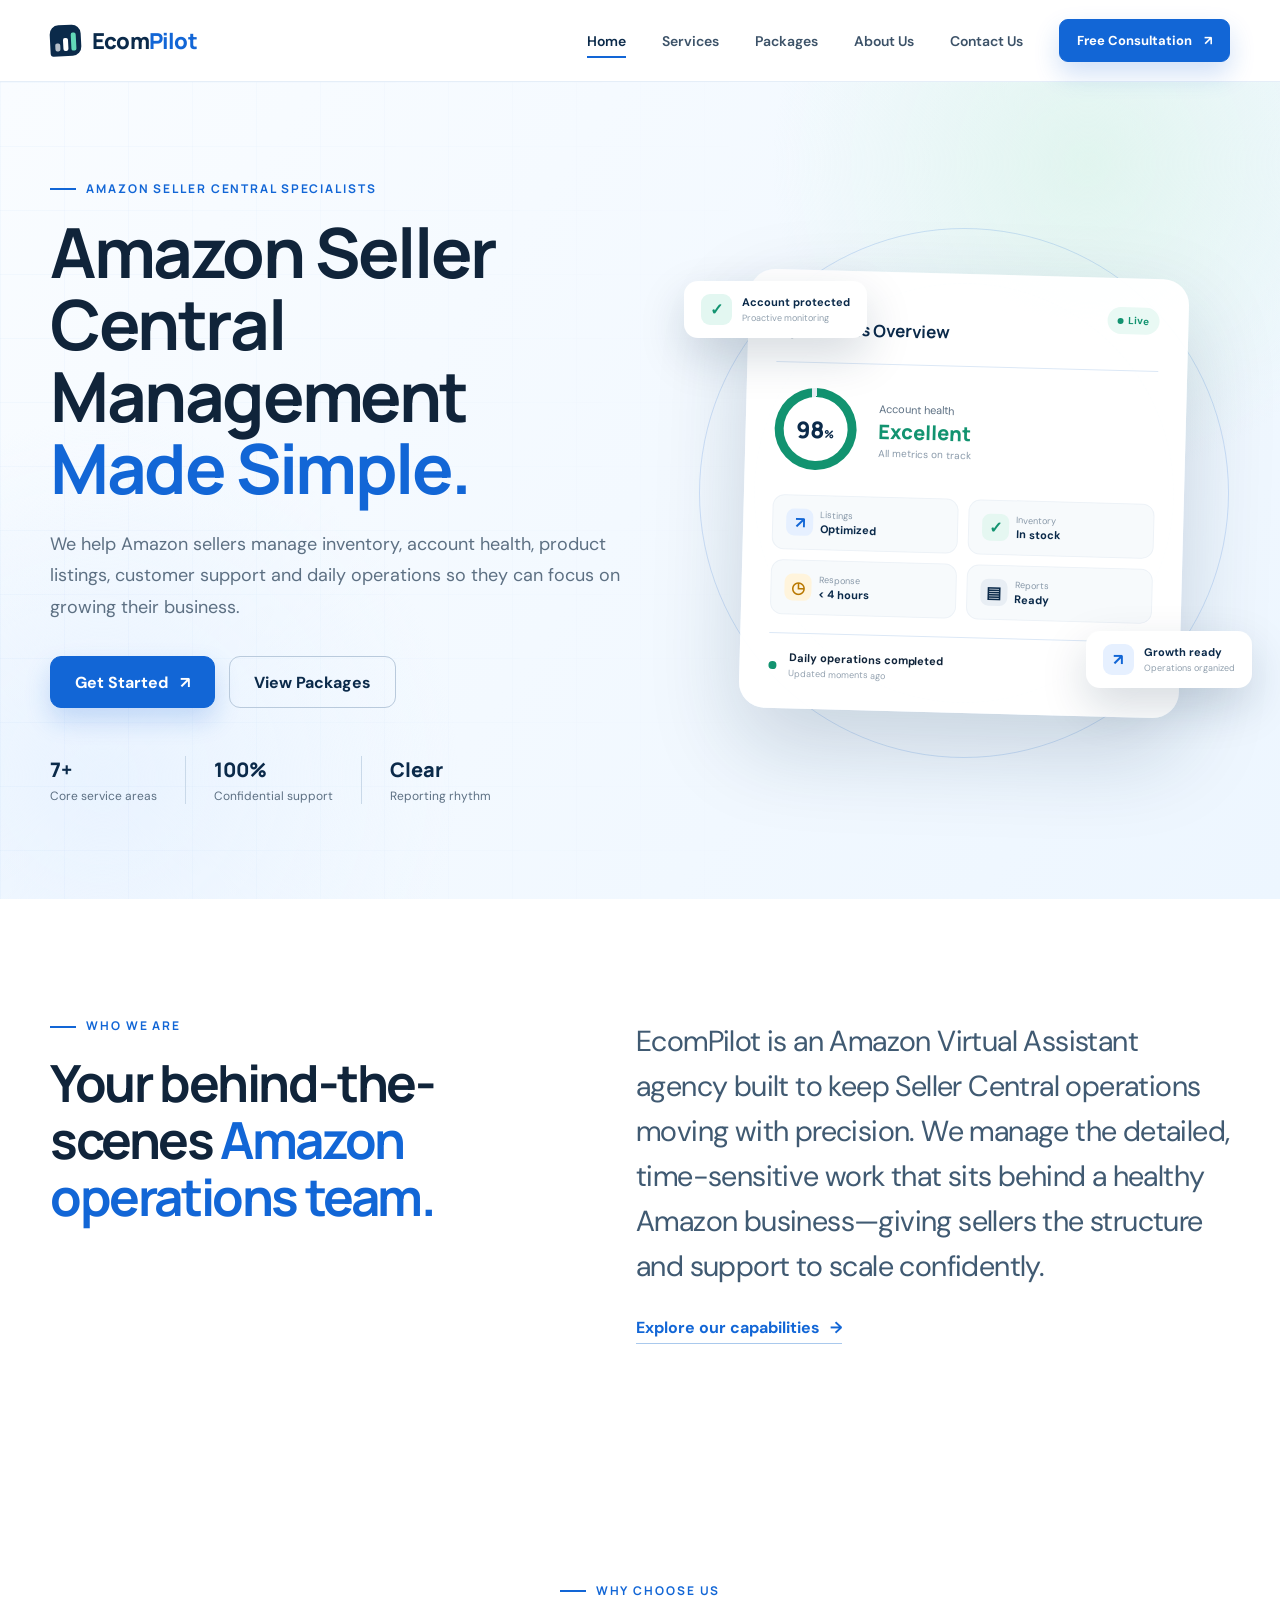
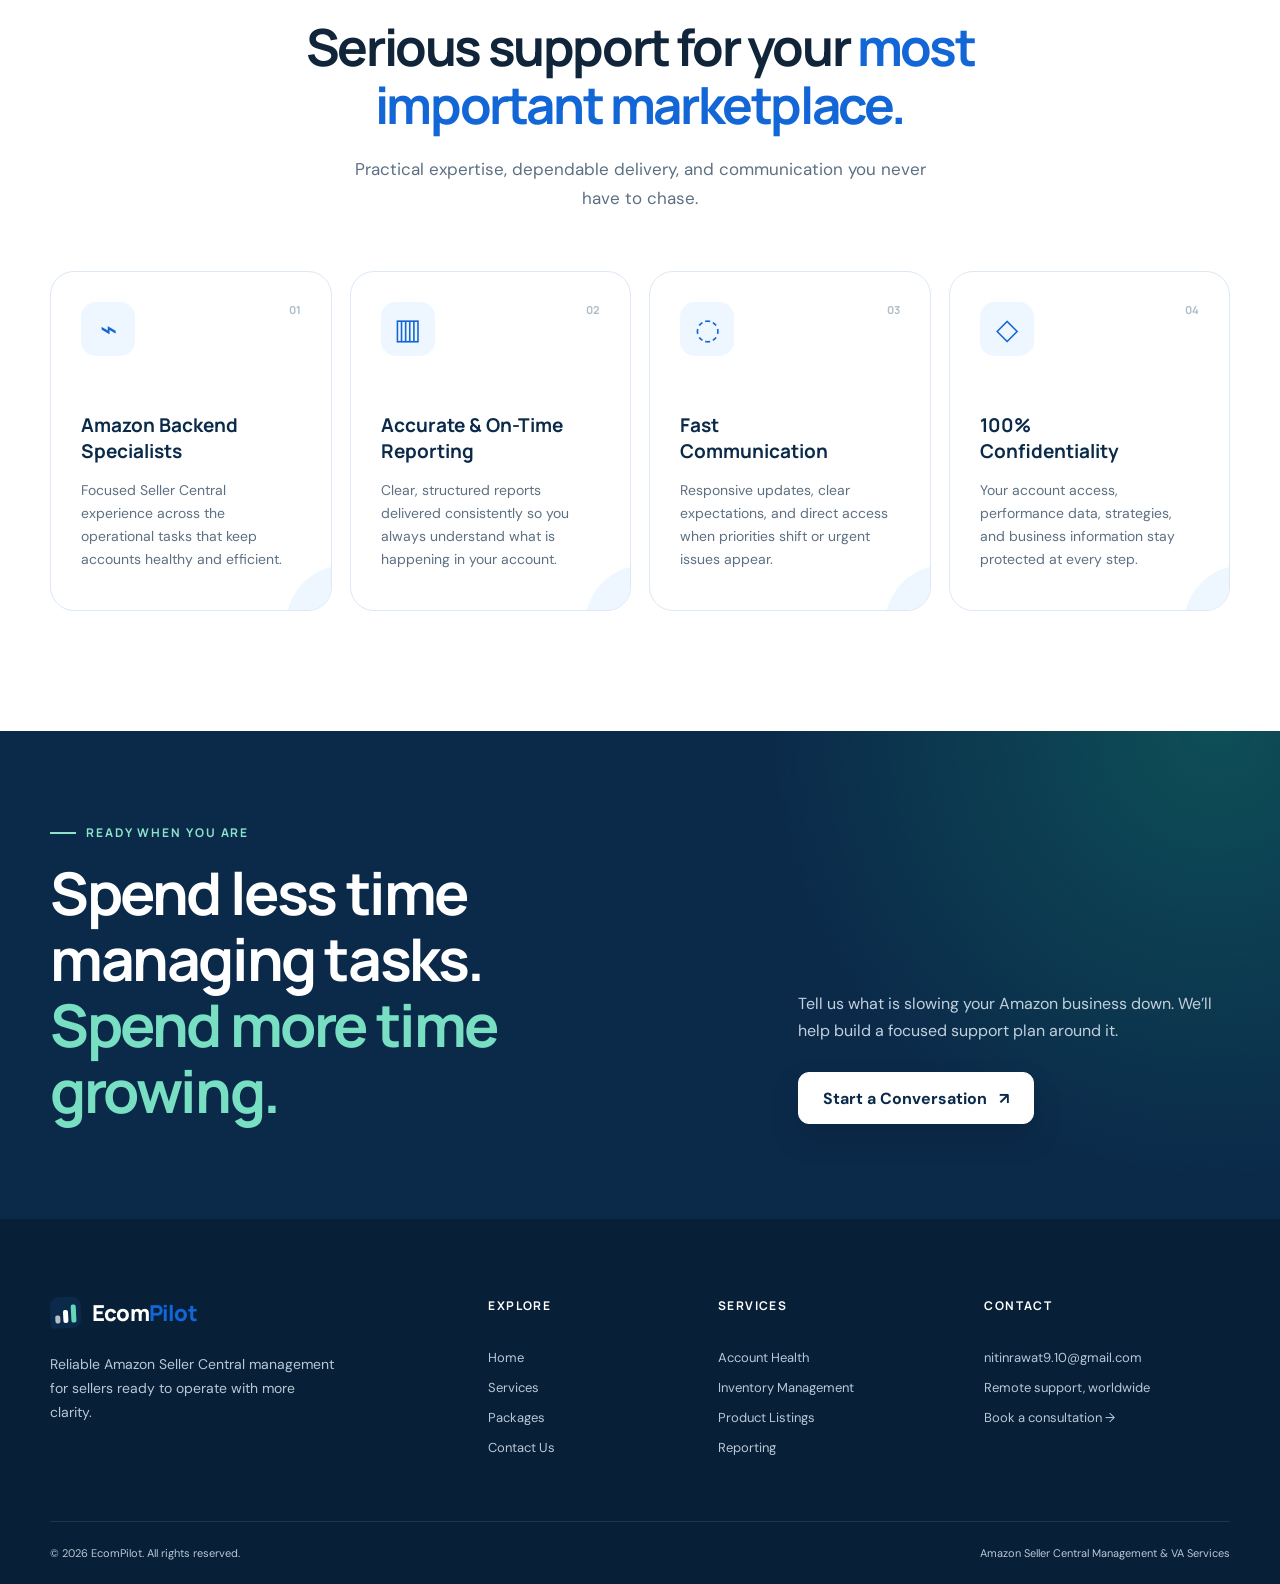
==== commit c29824bd: "auto-commit for fb41bff7-013d-4084-9e51-747b872c29a3" ====
--- a/index.html
+++ b/index.html
@@ -27,6 +27,7 @@
         <a class="active" href="index.html">Home</a>
         <a href="services.html">Services</a>
         <a href="packages.html">Packages</a>
+        <a href="about.html">About Us</a>
         <a href="contact.html">Contact Us</a>
         <a class="button button-small" href="contact.html">Free Consultation <span>↗</span></a>
       </nav>
@@ -75,7 +76,6 @@
           <div class="float-card float-card-two"><span>↗</span><div><strong>Growth ready</strong><small>Operations organized</small></div></div>
         </div>
       </div>
-      <div class="hero-ribbon" aria-hidden="true"><span>ACCOUNT HEALTH</span><i></i><span>INVENTORY</span><i></i><span>LISTINGS</span><i></i><span>CUSTOMER SUPPORT</span><i></i><span>REPORTING</span></div>
     </section>
 
     <section class="section who-section">
@@ -87,30 +87,6 @@
         <div class="large-copy reveal delay-1">
           <p>EcomPilot is an Amazon Virtual Assistant agency built to keep Seller Central operations moving with precision. We manage the detailed, time-sensitive work that sits behind a healthy Amazon business—giving sellers the structure and support to scale confidently.</p>
           <a class="text-link" href="services.html">Explore our capabilities <span>→</span></a>
-        </div>
-      </div>
-    </section>
-
-    <section class="section about-section">
-      <div class="container about-grid">
-        <div class="about-visual reveal">
-          <div class="about-panel">
-            <span class="panel-label">THE ECOMPILOT STANDARD</span>
-            <blockquote>“Your business stays in your hands. The operational workload doesn’t have to.”</blockquote>
-            <div class="panel-tags"><span>Reliable</span><span>Focused</span><span>Secure</span></div>
-          </div>
-          <div class="corner-shape"></div>
-        </div>
-        <div class="about-copy reveal delay-1">
-          <div class="eyebrow"><span></span> About Us</div>
-          <h2>Built for sellers who value <em>clarity and control.</em></h2>
-          <p>Our mission is to make Amazon account management more organized, dependable, and transparent. We combine hands-on Seller Central expertise with disciplined workflows, accurate reporting, and responsive communication.</p>
-          <p>Every account is handled with care. We protect confidential business information, adapt to your priorities, and work as a reliable extension of your team—not just another outsourced service.</p>
-          <ul class="check-list">
-            <li><span>✓</span> Customer-focused workflows</li>
-            <li><span>✓</span> Reliable daily execution</li>
-            <li><span>✓</span> Flexible support scopes</li>
-          </ul>
         </div>
       </div>
     </section>
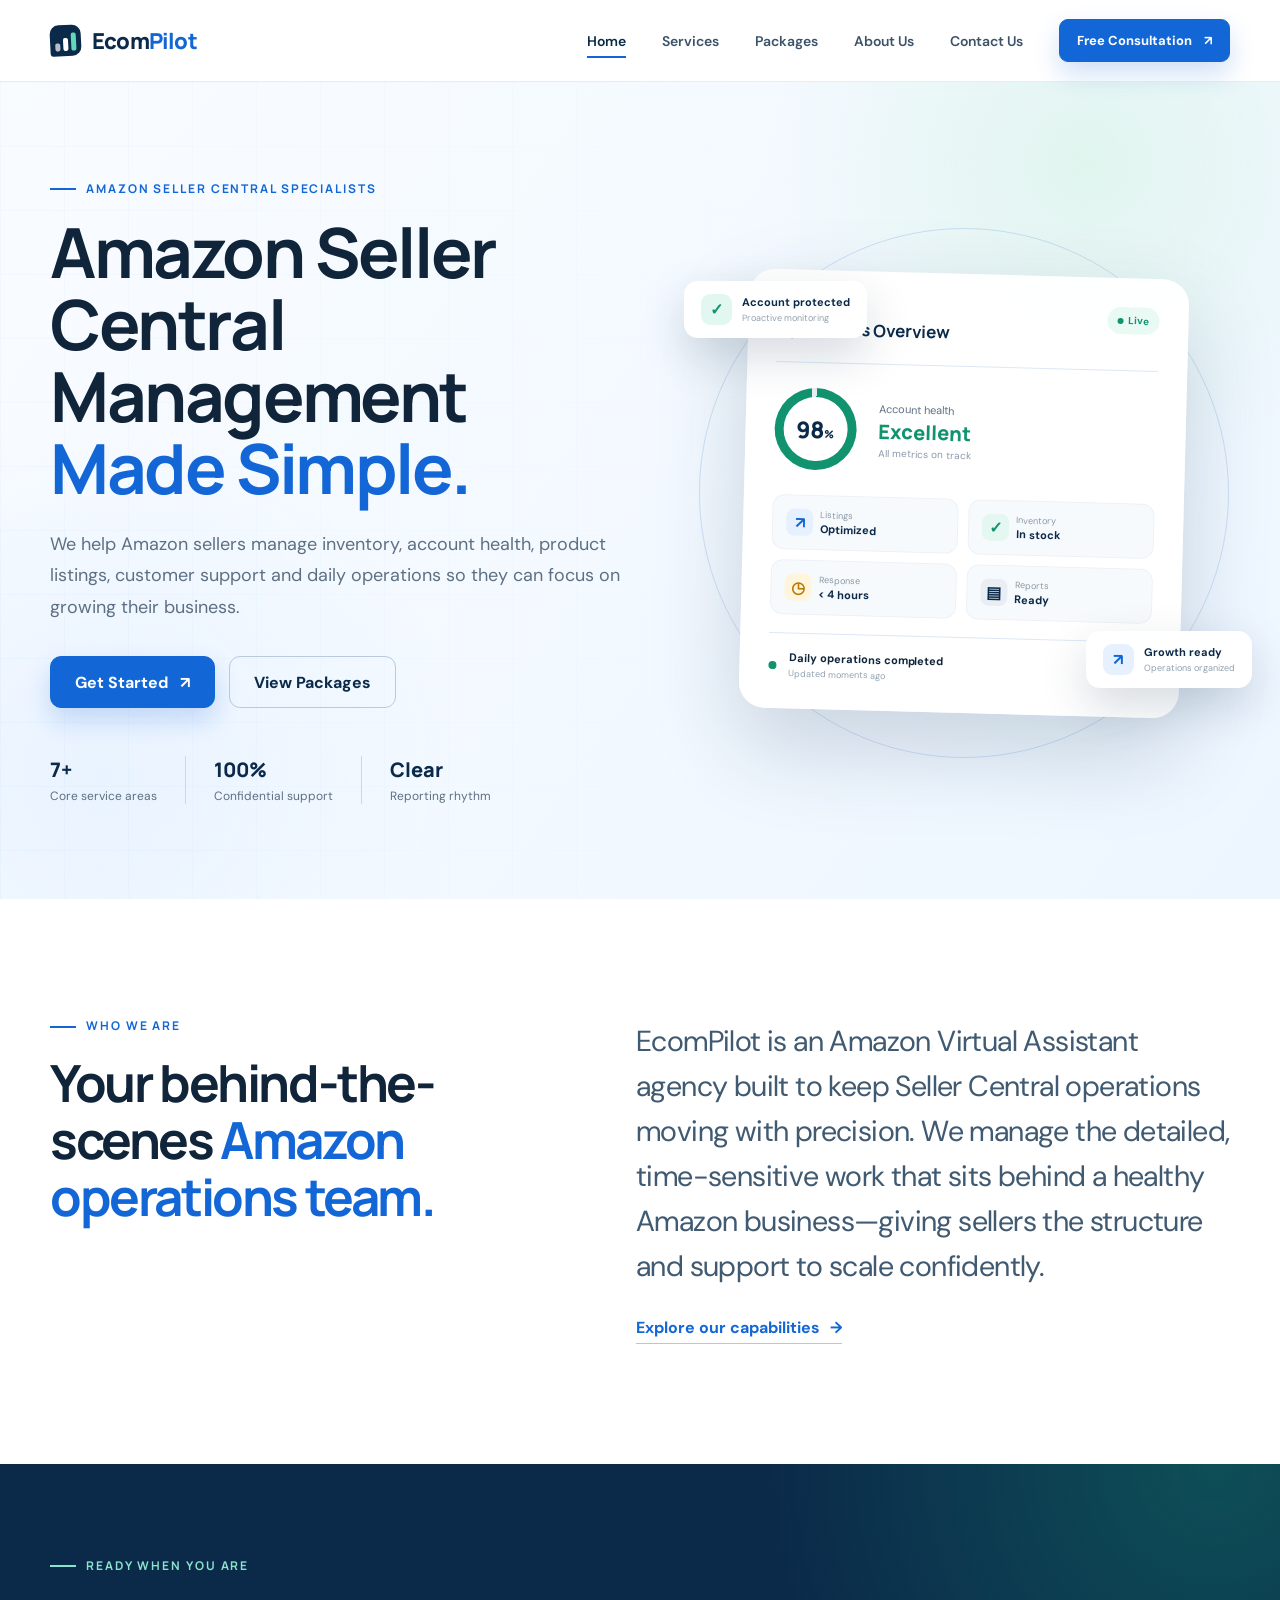
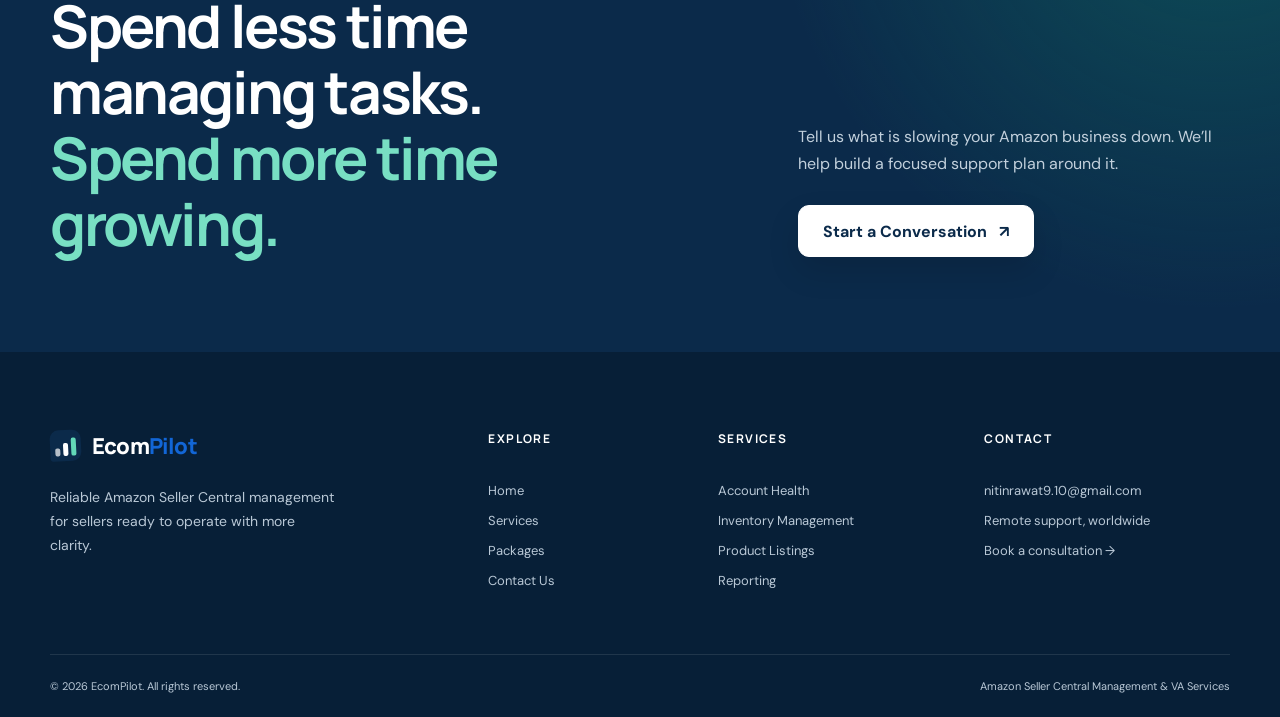
==== commit c9e8762b: "auto-commit for 35b65075-49e8-4e29-a908-5ab647e54092" ====
--- a/index.html
+++ b/index.html
@@ -91,34 +91,6 @@
       </div>
     </section>
 
-    <section class="section why-section">
-      <div class="container">
-        <div class="section-heading centered reveal">
-          <div class="eyebrow"><span></span> Why Choose Us</div>
-          <h2>Serious support for your <em>most important marketplace.</em></h2>
-          <p>Practical expertise, dependable delivery, and communication you never have to chase.</p>
-        </div>
-        <div class="feature-grid">
-          <article class="feature-card reveal">
-            <span class="feature-number">01</span><div class="feature-icon">⌁</div>
-            <h3>Amazon Backend Specialists</h3><p>Focused Seller Central experience across the operational tasks that keep accounts healthy and efficient.</p>
-          </article>
-          <article class="feature-card reveal delay-1">
-            <span class="feature-number">02</span><div class="feature-icon">▥</div>
-            <h3>Accurate &amp; On-Time Reporting</h3><p>Clear, structured reports delivered consistently so you always understand what is happening in your account.</p>
-          </article>
-          <article class="feature-card reveal delay-2">
-            <span class="feature-number">03</span><div class="feature-icon">◌</div>
-            <h3>Fast Communication</h3><p>Responsive updates, clear expectations, and direct access when priorities shift or urgent issues appear.</p>
-          </article>
-          <article class="feature-card reveal delay-3">
-            <span class="feature-number">04</span><div class="feature-icon">◇</div>
-            <h3>100% Confidentiality</h3><p>Your account access, performance data, strategies, and business information stay protected at every step.</p>
-          </article>
-        </div>
-      </div>
-    </section>
-
     <section class="cta-section">
       <div class="container cta-inner reveal">
         <div><div class="eyebrow light"><span></span> Ready When You Are</div><h2>Spend less time managing tasks.<br><em>Spend more time growing.</em></h2></div>
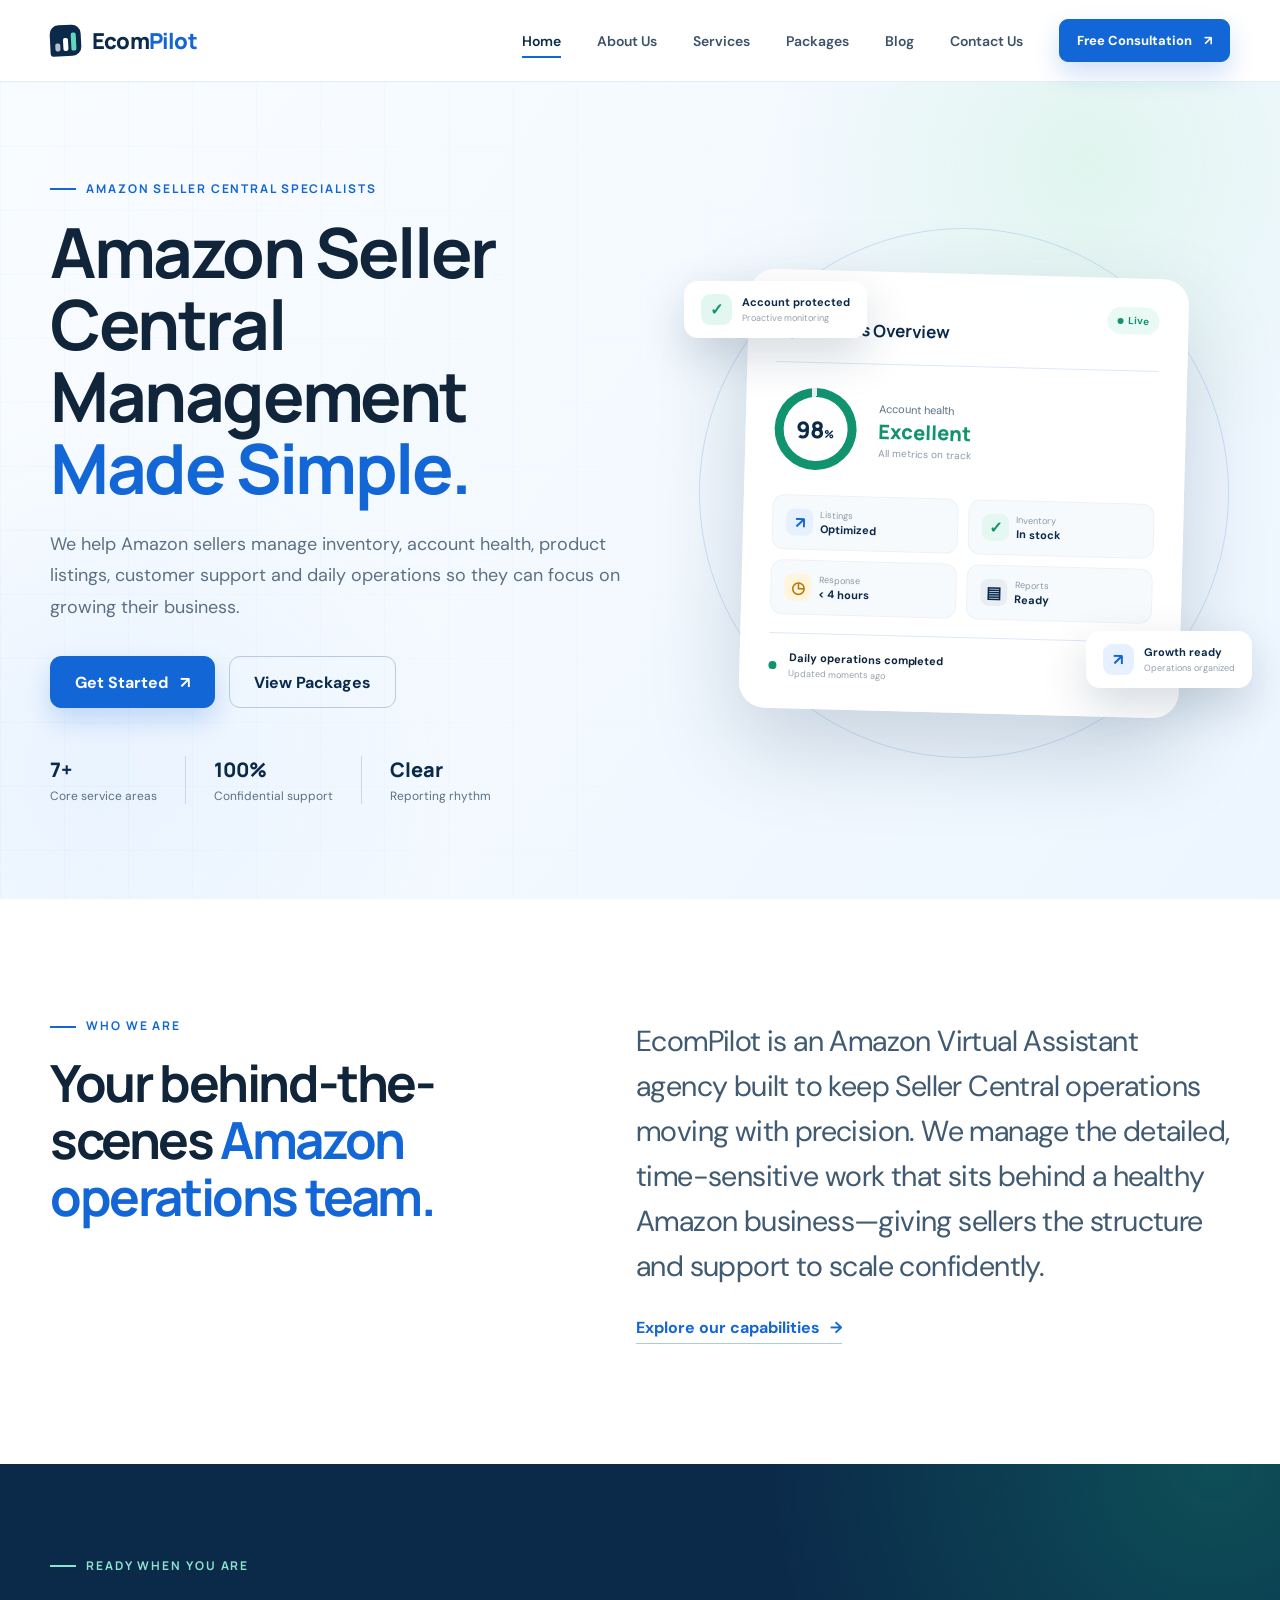
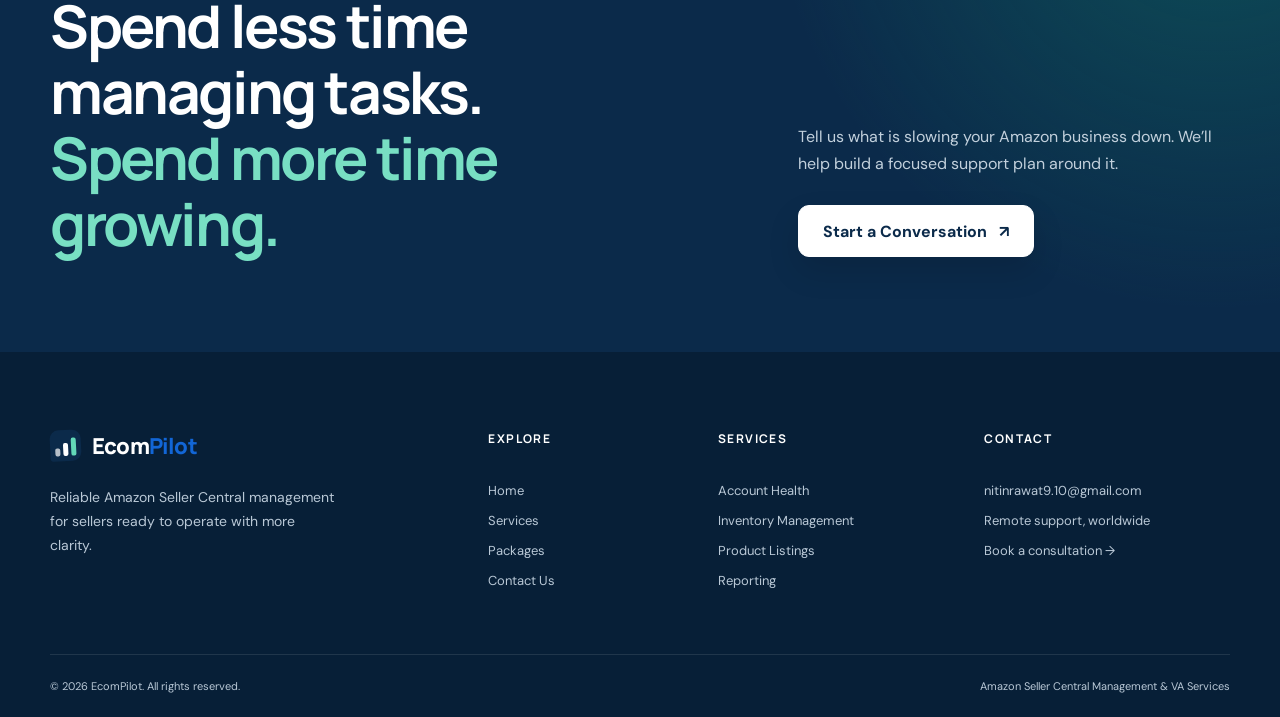
==== commit 2e64c38f: "auto-commit for 671d4229-7e50-4787-b5a7-5b139427c3dd" ====
--- a/index.html
+++ b/index.html
@@ -25,9 +25,10 @@
       </button>
       <nav class="site-nav" aria-label="Main navigation" data-nav>
         <a class="active" href="index.html">Home</a>
+        <a href="about.html">About Us</a>
         <a href="services.html">Services</a>
         <a href="packages.html">Packages</a>
-        <a href="about.html">About Us</a>
+        <a href="blog.html">Blog</a>
         <a href="contact.html">Contact Us</a>
         <a class="button button-small" href="contact.html">Free Consultation <span>↗</span></a>
       </nav>
--- a/styles.css
+++ b/styles.css
@@ -157,3 +157,67 @@
 @media (max-width: 520px) {
   .hero-copy h1, .page-hero h1, .contact-title h1 { font-size: 40px; }.hero-copy .button-row { width: 100%; }.hero-copy .button-row .button { width: 100%; }.hero-visual { transform: scale(.67); margin: -80px -70px; width: calc(100% + 140px); }.dashboard-card { width: 430px; }.hero-proof { flex-wrap: wrap; }.hero-proof div:last-child { margin-top: 18px; }.about-panel { padding: 25px; }.about-panel blockquote { margin: 35px 0; font-size: 25px; }.check-list { grid-template-columns: 1fr; }.footer-grid { grid-template-columns: 1fr; }.footer-brand { grid-column: auto; }.process-grid { grid-template-columns: 1fr; }.contact-aside { grid-template-columns: 1fr; }.form-submit { width: 100%; }.price-card { padding: 30px 24px; }
 }
+
+/* ===== Blog (blog.html + blog-post.html) ===== */
+.blog-section { background: var(--off-white); }
+.blog-toolbar { display: flex; align-items: center; justify-content: space-between; gap: 24px; margin-bottom: 46px; flex-wrap: wrap; }
+.blog-search { display: inline-flex; align-items: center; gap: 10px; min-width: 280px; padding: 0 16px; height: 50px; background: var(--white); border: 1px solid var(--line); border-radius: 12px; transition: border-color .2s, box-shadow .2s; }
+.blog-search:focus-within { border-color: var(--blue); box-shadow: 0 0 0 3px rgba(18,102,214,.1); }
+.blog-search > span { color: var(--blue); font-size: 18px; }
+.blog-search input { border: 0; outline: none; background: transparent; width: 210px; color: var(--ink); font-size: 14px; }
+.blog-search input::placeholder { color: #9cabb8; }
+.blog-categories { display: flex; flex-wrap: wrap; gap: 10px; }
+.blog-chip { padding: 9px 16px; color: #40576c; background: var(--white); border: 1px solid var(--line); border-radius: 30px; font: 600 12px "Manrope", sans-serif; letter-spacing: .3px; transition: color .25s ease, background .25s ease, border-color .25s ease, transform .25s ease; }
+.blog-chip:hover { transform: translateY(-2px); border-color: #b8d0e9; }
+.blog-chip.active { color: var(--white); background: var(--blue); border-color: var(--blue); box-shadow: 0 10px 22px rgba(18,102,214,.2); }
+.blog-grid { display: grid; grid-template-columns: repeat(3, 1fr); gap: 22px; align-items: stretch; }
+.blog-card { display: flex; flex-direction: column; background: var(--white); border: 1px solid var(--line); border-radius: var(--radius); overflow: hidden; transition: transform .3s ease, box-shadow .3s ease, border-color .3s ease; }
+.blog-card:hover { transform: translateY(-8px); border-color: #b8d0e9; box-shadow: var(--shadow); }
+.blog-card-media { position: relative; display: block; aspect-ratio: 16 / 10; overflow: hidden; background: var(--sky); }
+.blog-card-media img { width: 100%; height: 100%; object-fit: cover; transition: transform .5s ease; }
+.blog-card:hover .blog-card-media img { transform: scale(1.06); }
+.blog-badge { position: absolute; top: 14px; left: 14px; padding: 7px 12px; color: var(--navy); background: rgba(255,255,255,.94); border-radius: 20px; font: 700 10px "Manrope", sans-serif; letter-spacing: 1px; text-transform: uppercase; }
+.blog-card-body { display: flex; flex-direction: column; flex: 1; padding: 26px; }
+.blog-meta { display: flex; align-items: center; gap: 14px; margin-bottom: 14px; color: #8797a6; font-size: 12px; }
+.blog-meta span { position: relative; padding-left: 15px; }
+.blog-meta span::before { content: ""; position: absolute; left: 0; top: 50%; width: 4px; height: 4px; background: #b7c5d3; border-radius: 50%; transform: translateY(-50%); }
+.blog-card h2 { margin: 0 0 12px; color: var(--navy); font-size: 20px; line-height: 1.32; letter-spacing: -.6px; }
+.blog-card h2 a:hover { color: var(--blue); }
+.blog-card p { margin: 0 0 22px; color: var(--muted); font-size: 14px; line-height: 1.65; }
+.blog-card .text-link { margin-top: auto; align-self: flex-start; font-size: 14px; }
+.blog-empty { margin: 40px 0 0; color: var(--muted); text-align: center; }
+.blog-loadmore { display: flex; justify-content: center; margin-top: 50px; }
+.blog-loadmore .button { min-width: 230px; }
+
+/* Blog post */
+.post-hero { position: relative; overflow: hidden; padding: 90px 0 80px; color: var(--white); background: linear-gradient(120deg, #0a2847 0%, #123f6e 100%); }
+.post-hero-inner { position: relative; z-index: 2; max-width: 820px; }
+.post-back { display: inline-flex; align-items: center; gap: 8px; margin-bottom: 26px; color: #bcd2e8; font: 600 13px "Manrope", sans-serif; transition: color .2s ease; }
+.post-back:hover { color: var(--white); }
+.post-badge { display: inline-block; margin-bottom: 18px; padding: 7px 14px; color: #75ddc1; border: 1px solid rgba(117,221,193,.4); border-radius: 30px; font: 700 10px "Manrope", sans-serif; letter-spacing: 1.4px; text-transform: uppercase; }
+.post-hero h1 { margin: 0; font-size: clamp(34px, 4.4vw, 56px); line-height: 1.12; letter-spacing: -1.8px; }
+.post-meta { display: flex; align-items: center; gap: 18px; margin-top: 24px; color: #c4d3e0; font-size: 14px; }
+.post-meta .post-author { font-weight: 700; color: var(--white); }
+.post-body { max-width: 820px; padding-top: 46px; padding-bottom: 40px; }
+.post-featured { margin: 0 0 40px; border-radius: var(--radius); overflow: hidden; box-shadow: var(--shadow); }
+.post-featured img { width: 100%; height: auto; display: block; }
+.post-content { color: #33485c; font-size: 17px; line-height: 1.85; }
+.post-content h2 { margin: 40px 0 14px; color: var(--navy); font-size: 27px; letter-spacing: -1px; }
+.post-content p { margin: 0 0 22px; }
+.post-content a { color: var(--blue); border-bottom: 1px solid #a9c9ed; }
+.post-footer-actions { margin-top: 46px; padding-top: 34px; border-top: 1px solid var(--line); }
+.related-section { padding-top: 0; }
+.related-section .section-heading { margin-bottom: 40px; }
+
+@media (max-width: 1020px) {
+  .blog-grid { grid-template-columns: 1fr 1fr; }
+}
+@media (max-width: 760px) {
+  .blog-grid { grid-template-columns: 1fr; }
+  .blog-toolbar { flex-direction: column; align-items: stretch; }
+  .blog-search { min-width: 0; }
+  .blog-search input { width: 100%; }
+  .post-hero { padding: 60px 0 60px; }
+  .post-body { padding-top: 34px; }
+  .post-content { font-size: 16px; }
+}
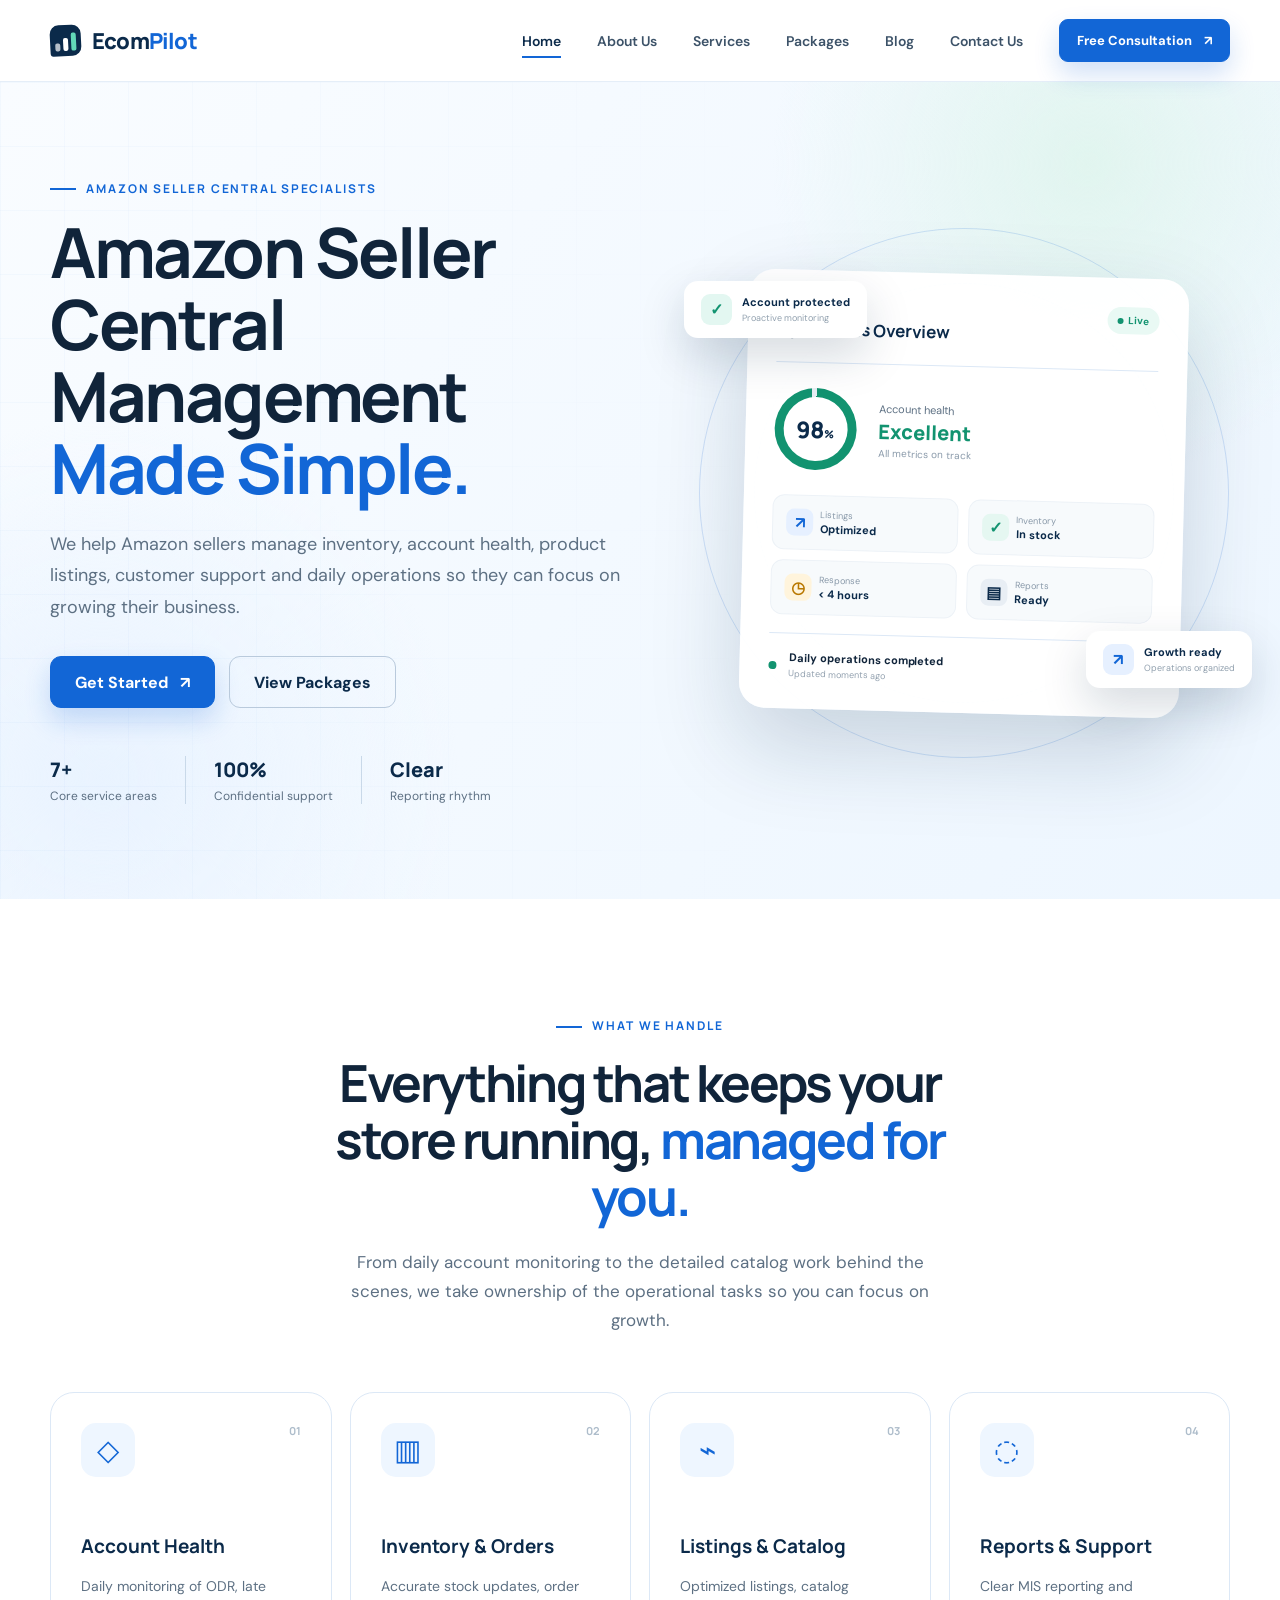
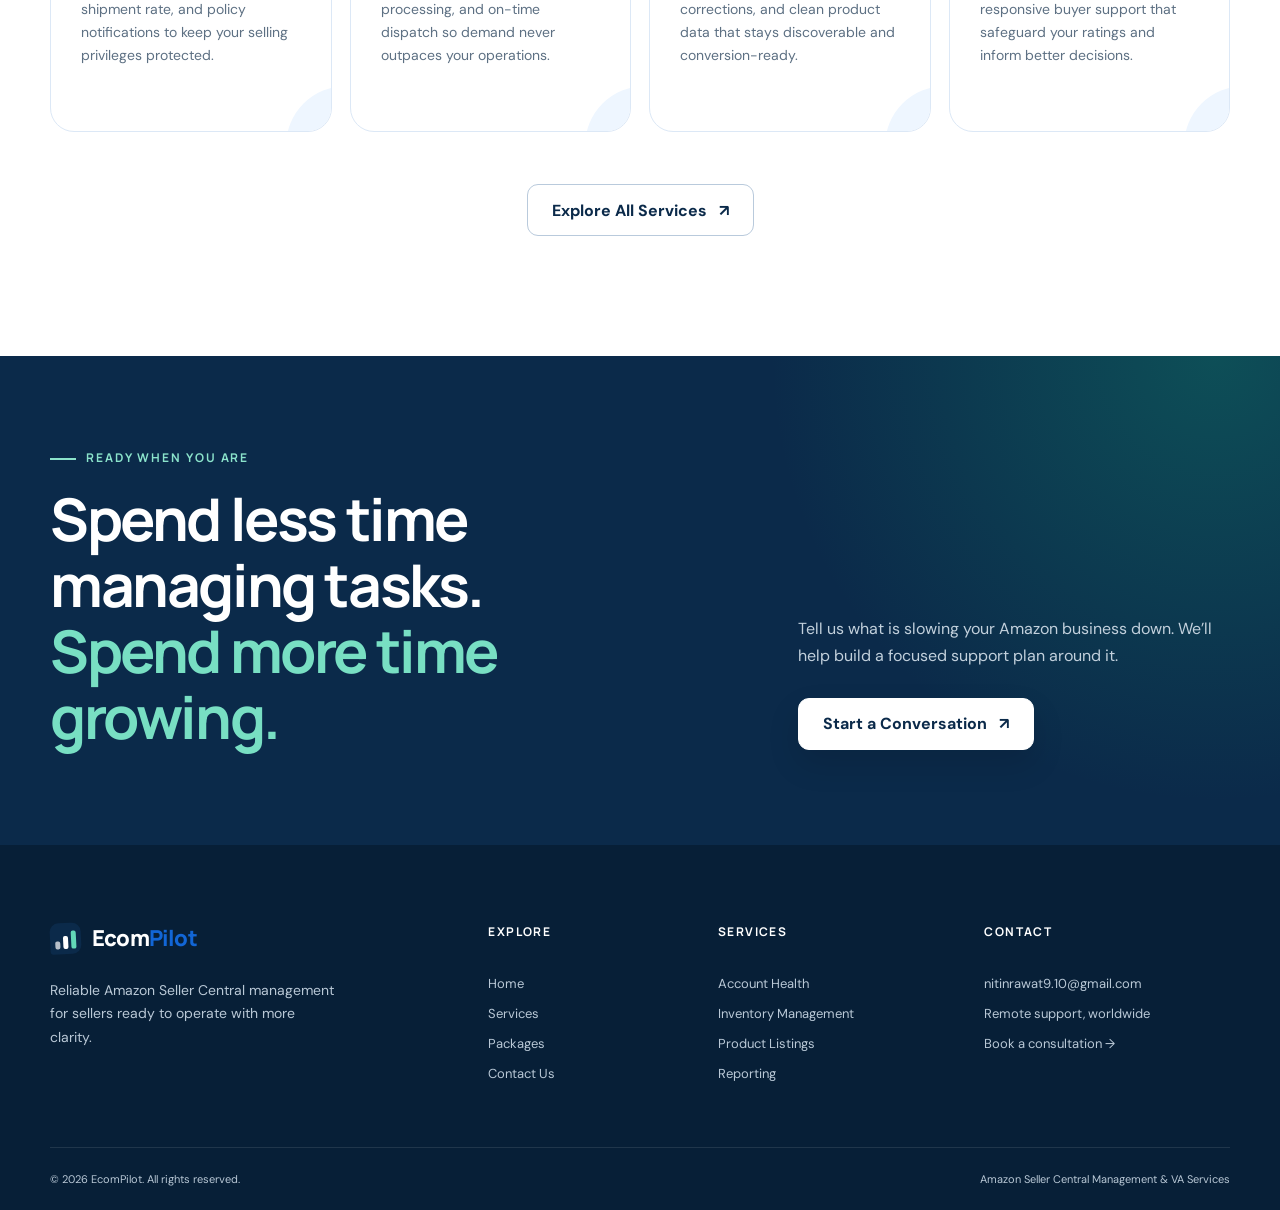
==== commit cb400904: "auto-commit for 19b6b96e-fddc-4462-b5d1-e0fda2c7acdd" ====
--- a/index.html
+++ b/index.html
@@ -80,14 +80,32 @@
     </section>
 
     <section class="section who-section">
-      <div class="container split-grid">
-        <div class="section-heading reveal">
-          <div class="eyebrow"><span></span> Who We Are</div>
-          <h2>Your behind-the-scenes <em>Amazon operations team.</em></h2>
+      <div class="container">
+        <div class="section-heading centered reveal">
+          <div class="eyebrow"><span></span> What We Handle</div>
+          <h2>Everything that keeps your store running, <em>managed for you.</em></h2>
+          <p>From daily account monitoring to the detailed catalog work behind the scenes, we take ownership of the operational tasks so you can focus on growth.</p>
         </div>
-        <div class="large-copy reveal delay-1">
-          <p>EcomPilot is an Amazon Virtual Assistant agency built to keep Seller Central operations moving with precision. We manage the detailed, time-sensitive work that sits behind a healthy Amazon business—giving sellers the structure and support to scale confidently.</p>
-          <a class="text-link" href="services.html">Explore our capabilities <span>→</span></a>
+        <div class="feature-grid">
+          <article class="feature-card reveal">
+            <span class="feature-number">01</span><div class="feature-icon">◇</div>
+            <h3>Account Health</h3><p>Daily monitoring of ODR, late shipment rate, and policy notifications to keep your selling privileges protected.</p>
+          </article>
+          <article class="feature-card reveal delay-1">
+            <span class="feature-number">02</span><div class="feature-icon">▥</div>
+            <h3>Inventory &amp; Orders</h3><p>Accurate stock updates, order processing, and on-time dispatch so demand never outpaces your operations.</p>
+          </article>
+          <article class="feature-card reveal delay-2">
+            <span class="feature-number">03</span><div class="feature-icon">⌁</div>
+            <h3>Listings &amp; Catalog</h3><p>Optimized listings, catalog corrections, and clean product data that stays discoverable and conversion-ready.</p>
+          </article>
+          <article class="feature-card reveal delay-3">
+            <span class="feature-number">04</span><div class="feature-icon">◌</div>
+            <h3>Reports &amp; Support</h3><p>Clear MIS reporting and responsive buyer support that safeguard your ratings and inform better decisions.</p>
+          </article>
+        </div>
+        <div class="section-cta reveal delay-1">
+          <a class="button button-ghost" href="services.html">Explore All Services <span>↗</span></a>
         </div>
       </div>
     </section>
--- a/styles.css
+++ b/styles.css
@@ -158,6 +158,8 @@
   .hero-copy h1, .page-hero h1, .contact-title h1 { font-size: 40px; }.hero-copy .button-row { width: 100%; }.hero-copy .button-row .button { width: 100%; }.hero-visual { transform: scale(.67); margin: -80px -70px; width: calc(100% + 140px); }.dashboard-card { width: 430px; }.hero-proof { flex-wrap: wrap; }.hero-proof div:last-child { margin-top: 18px; }.about-panel { padding: 25px; }.about-panel blockquote { margin: 35px 0; font-size: 25px; }.check-list { grid-template-columns: 1fr; }.footer-grid { grid-template-columns: 1fr; }.footer-brand { grid-column: auto; }.process-grid { grid-template-columns: 1fr; }.contact-aside { grid-template-columns: 1fr; }.form-submit { width: 100%; }.price-card { padding: 30px 24px; }
 }
 
+.section-cta { display: flex; justify-content: center; margin-top: 52px; }
+
 /* ===== Blog (blog.html + blog-post.html) ===== */
 .blog-section { background: var(--off-white); }
 .blog-toolbar { display: flex; align-items: center; justify-content: space-between; gap: 24px; margin-bottom: 46px; flex-wrap: wrap; }
@@ -203,8 +205,16 @@
 .post-featured img { width: 100%; height: auto; display: block; }
 .post-content { color: #33485c; font-size: 17px; line-height: 1.85; }
 .post-content h2 { margin: 40px 0 14px; color: var(--navy); font-size: 27px; letter-spacing: -1px; }
+.post-content h3 { margin: 30px 0 10px; color: var(--navy); font-size: 20px; letter-spacing: -.4px; }
 .post-content p { margin: 0 0 22px; }
+.post-content ul { margin: 0 0 22px; padding-left: 0; list-style: none; }
+.post-content li { position: relative; margin: 9px 0; padding-left: 26px; line-height: 1.7; }
+.post-content li::before { content: "✓"; position: absolute; left: 0; top: 1px; color: var(--green); font-weight: 700; }
+.post-content strong { color: var(--ink); }
+.post-content em { color: var(--muted); font-style: italic; }
 .post-content a { color: var(--blue); border-bottom: 1px solid #a9c9ed; }
+.post-readtime { position: relative; padding-left: 15px; }
+.post-readtime::before { content: ""; position: absolute; left: 0; top: 50%; width: 4px; height: 4px; background: rgba(255,255,255,.5); border-radius: 50%; transform: translateY(-50%); }
 .post-footer-actions { margin-top: 46px; padding-top: 34px; border-top: 1px solid var(--line); }
 .related-section { padding-top: 0; }
 .related-section .section-heading { margin-bottom: 40px; }
